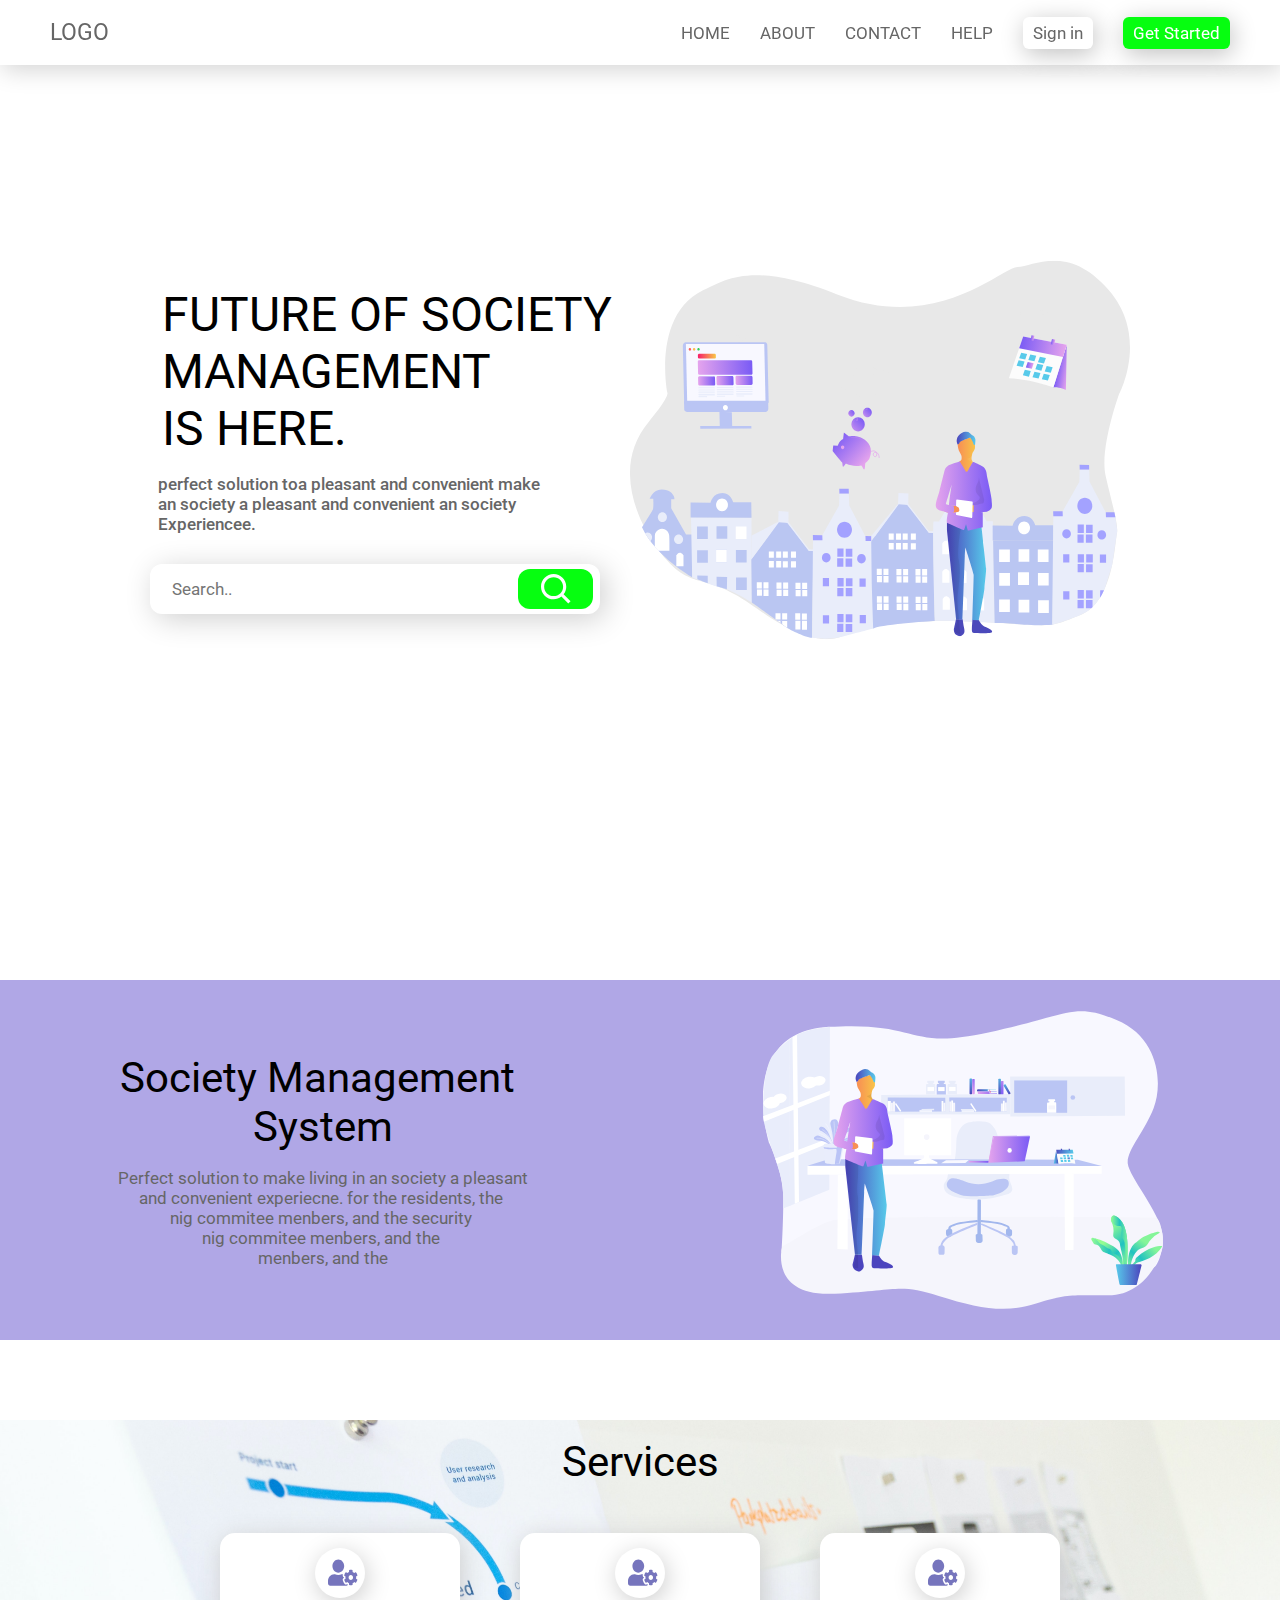
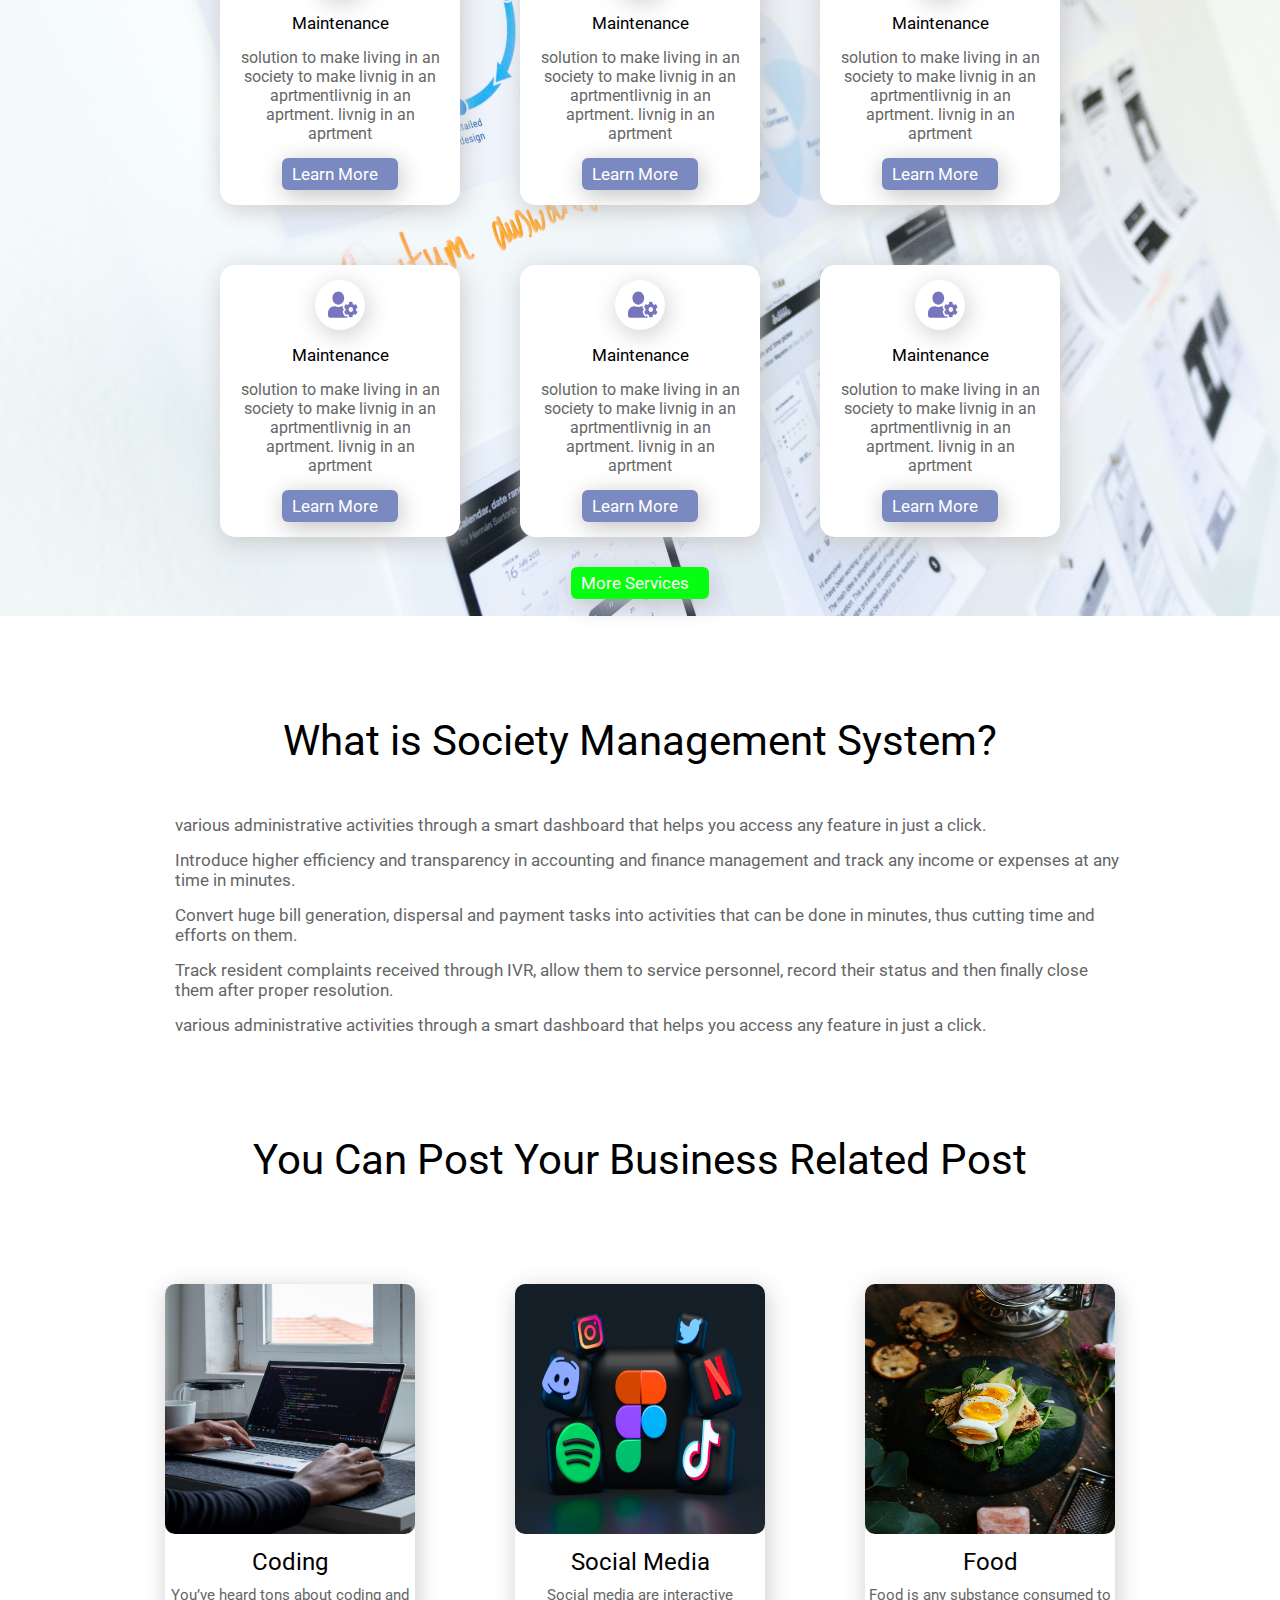
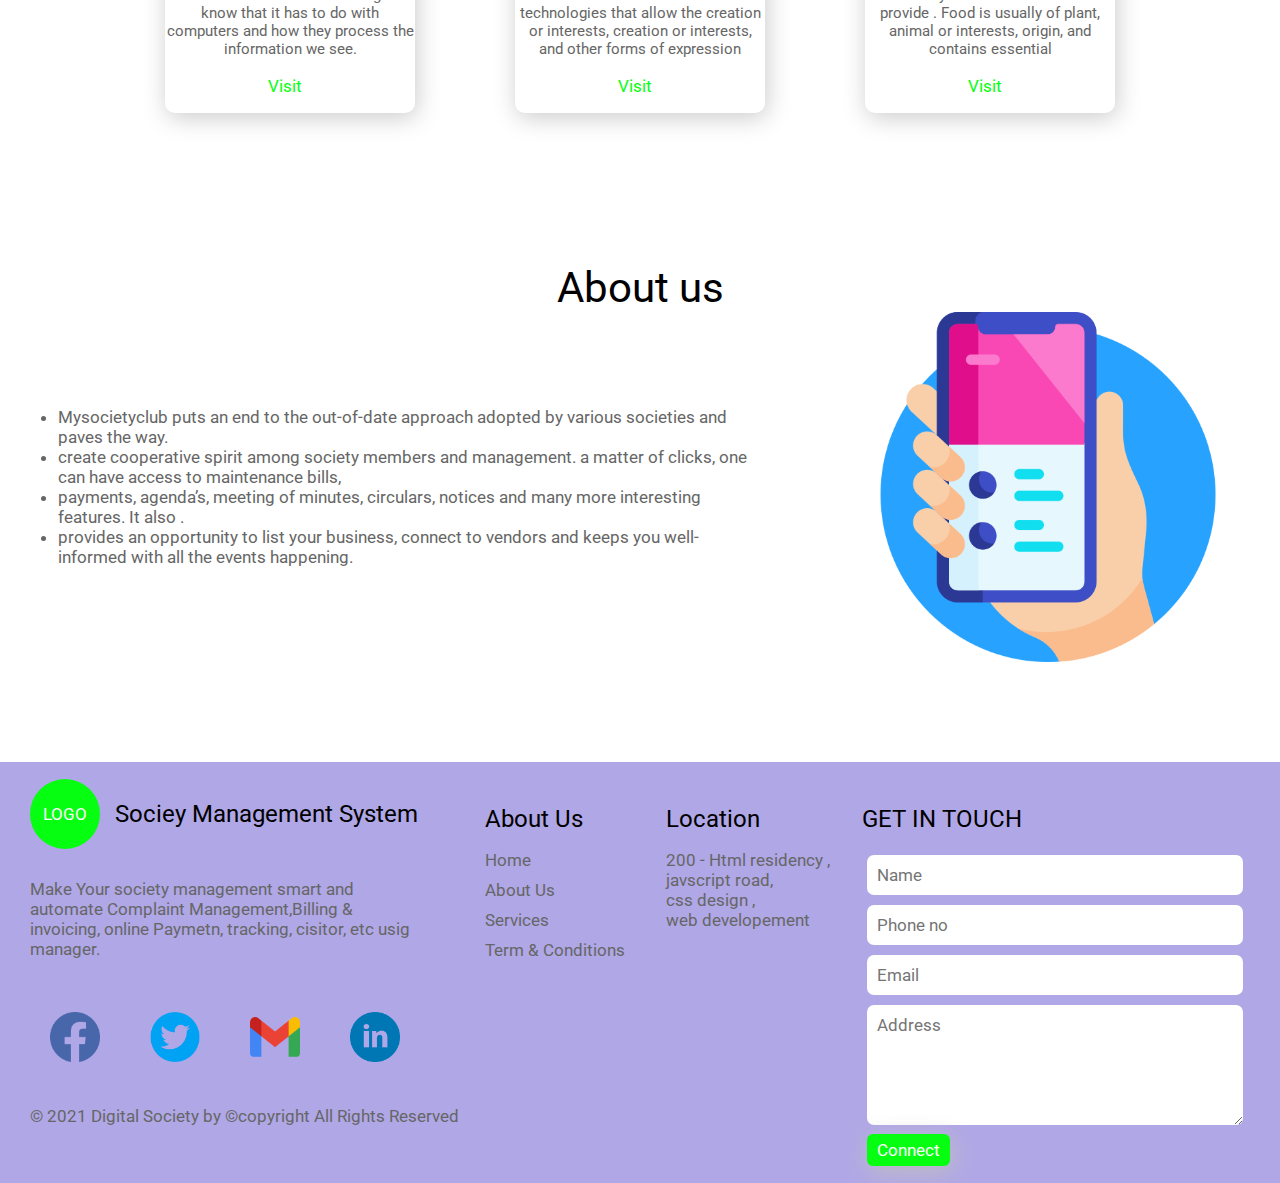
==== index.html @ 96309655 "initial commit" ====
<!DOCTYPE html>
<html lang="en">
<head>
    <meta charset="UTF-8">
    <meta http-equiv="X-UA-Compatible" content="IE=edge">
    <meta name="viewport" content="width=device-width, initial-scale=1.0">
    <title>Digital Society</title>
    <link rel="stylesheet" href="style.css">
    <link rel="stylesheet" href="https://cdnjs.cloudflare.com/ajax/libs/font-awesome/5.10.0/css/all.min.css"
    integrity="sha512-PgQMlq+nqFLV4ylk1gwUOgm6CtIIXkKwaIHp/PAIWHzig/lKZSEGKEysh0TCVbHJXCLN7WetD8TFecIky75ZfQ=="
    crossorigin="anonymous" />
</head>
<body>
    <nav>
        <div class="logo">
            <p>Logo</p>
        </div>
        <div class="rightSide">
            <ul>
                <a href="#mainSection"><li>Home</li></a>
                <a href="#aboutus"><li>About</li></a>
                <a href="#footer"><li>Contact</li></a>
                <a href="#"><li>Help</li></a>
                <a href="login.html"><button id="signBtn">Sign in</button></a>
                <a href="signup.html"><button id="getStartedBtn">Get Started</button></a>
            </ul>
        </div>
    </nav>
    <div id="mainSection">
        <div class="textSection">
          <pre class="heading"> FUTURE OF SOCIETY
 MANAGEMENT
 IS HERE.</pre>
          <pre class="discription">  perfect solution toa pleasant and convenient make
  an society a pleasant and convenient an society 
  Experiencee.</pre>
          <div class="searchSection">
              <input type="text" placeholder="Search..">
              <div class="searchIcon">
                  <img src="img/icon/searchIcon.svg" alt="">
              </div>
          </div>
        </div>
        <div class="svgImg">
          <img src="img/svg/mainSection.svg" alt="">
        </div>
    </div>
    <div class="sms">
        <div class="textSection">
            <pre class="primaryHeading">Society Management 
System</pre>
            <pre class="smsDiscription">Perfect solution to make living in an society a pleasant
and convenient experiecne. for the residents, the 
nig commitee menbers, and the security 
nig commitee menbers, and the 
menbers, and the</pre>
        </div>
        <div class="smssvg">
            <img src="img/svg/sms.svg" alt="">
        </div>
    </div>
    <div class="serviceSection">
        <p class="primaryHeading">Services</p>
        <div class="cardSection">
          
            <div class="card">
                <div class="cardIcon">
                    <img src="img/icon/maintenance.svg" alt="">
                </div>
                <div class="details">
                    <p>Maintenance</p>
                    <span>solution to make living in an society to make  livnig in an aprtmentlivnig in an aprtment. livnig in an aprtment</span><br>
                    <button class="serviceBtn">Learn More<i class="fas fa-chevron-right"></i></button>
                </div>
            </div>
            <div class="card">
                <div class="cardIcon">
                    <img src="img/icon/maintenance.svg" alt="">
                </div>
                <div class="details">
                    <p>Maintenance</p>
                    <span>solution to make living in an society to make  livnig in an aprtmentlivnig in an aprtment. livnig in an aprtment</span><br>
                    <button class="serviceBtn">Learn More<i class="fas fa-chevron-right"></i></button>
                </div>
            </div>
            <div class="card">
                <div class="cardIcon">
                    <img src="img/icon/maintenance.svg" alt="">
                </div>
                <div class="details">
                    <p>Maintenance</p>
                    <span>solution to make living in an society to make  livnig in an aprtmentlivnig in an aprtment. livnig in an aprtment</span><br>
                    <button class="serviceBtn">Learn More<i class="fas fa-chevron-right"></i></button>
                </div>
            </div>
            <div class="card">
                <div class="cardIcon">
                    <img src="img/icon/maintenance.svg" alt="">
                </div>
                <div class="details">
                    <p>Maintenance</p>
                    <span>solution to make living in an society to make  livnig in an aprtmentlivnig in an aprtment. livnig in an aprtment</span><br>
                    <button class="serviceBtn">Learn More<i class="fas fa-chevron-right"></i></button>
                </div>
            </div>
            <div class="card">
                <div class="cardIcon">
                    <img src="img/icon/maintenance.svg" alt="">
                </div>
                <div class="details">
                    <p>Maintenance</p>
                    <span>solution to make living in an society to make  livnig in an aprtmentlivnig in an aprtment. livnig in an aprtment</span><br>
                    <button class="serviceBtn">Learn More<i class="fas fa-chevron-right"></i></button>
                </div>
            </div>
            <div class="card">
                <div class="cardIcon">
                    <img src="img/icon/maintenance.svg" alt="">
                </div>
                <div class="details">
                    <p>Maintenance</p>
                    <span>solution to make living in an society to make  livnig in an aprtmentlivnig in an aprtment. livnig in an aprtment</span><br>
                    <button class="serviceBtn">Learn More<i class="fas fa-chevron-right"></i></button>
                </div>
            </div>
        </div>
        <button class='moreServices'>More Services<i class="fas fa-chevron-right"></i></button>
    </div>
    <div class="whatIsSms">
        <p class="primaryHeading">What is Society Management System?</p>
        <div class="list">
            <div class="listItem"><i class="fas fa-hand-point-right"></i><p>various administrative activities through a smart dashboard that helps you access any feature in just a click.</p></div>
            <div class="listItem"><i class="fas fa-hand-point-right"></i><p>Introduce higher efficiency and transparency in accounting and finance management and track any income or expenses at any time in minutes.</p></div>
            <div class="listItem"><i class="fas fa-hand-point-right"></i><p>Convert huge bill generation, dispersal and payment tasks into activities that can be done in minutes, thus cutting time and efforts on them.</p></div>
            <div class="listItem"><i class="fas fa-hand-point-right"></i><p>Track resident complaints received through IVR, allow them to service personnel, record their status and then finally close them after proper resolution.</p></div>
            <div class="listItem"><i class="fas fa-hand-point-right"></i><p>various administrative activities through a smart dashboard that helps you access any feature in just a click.</p></div>
        </div>
    </div>
    <div class="postSection">
        <p class="primaryHeading">You Can Post Your Business Related Post</p>
        <div class="posts">

            <div class="postCard">
                <img src="img/coding.jpg" alt="">
                <p>Coding</p>
              <p class="aboutPost">You’ve heard tons about coding and know that it has to do with computers and how they process the information we see.</p>
            <a href="#">Visit<i class="fas fa-chevron-right"></i></a>
            </div>
            <div class="postCard">
                <img src="img/social.jpg" alt="">
                <p>Social Media</p>
              <p class="aboutPost">Social media are interactive technologies that allow the  creation or interests, creation or interests, and other forms of expression</p>
            <a href="#">Visit<i class="fas fa-chevron-right"></i></a>
            </div>
            <div class="postCard">
                <img src="img/food.jpg" alt="">
                <p>Food</p>
              <p class="aboutPost">Food is any substance consumed to provide . Food is usually of plant, animal or  interests,  origin, and contains essential</p>
            <a href="#">Visit<i class="fas fa-chevron-right"></i></a>
            </div>
        </div>
    </div>
    <div id="aboutus">
        <p class="primaryHeading">About us</p>
        <div class="details">
            <ul>
                <li>Mysocietyclub puts an end to the out-of-date approach adopted by various societies and paves the way.</li>
           <li>create cooperative spirit among society members and management. 
            a matter of clicks, one can have access to maintenance bills,</li>
            <li>
                payments, agenda’s, meeting of minutes, circulars, notices and many more interesting features. It also .</li>
            <li>provides an opportunity to list your business, connect to vendors and keeps you well-informed with all the events happening.</li>
            </ul>
            <img src="img/about.png" alt="">
        </div>
    </div>
    <div id="footer">
        <div class="footersms">
            <div><p id="footerlogo">LOGO</p>
            <p style="font-size: 24px;">Sociey Management System</p>
            </div>
            <p>Make Your society management smart and automate Complaint Management,Billing & invoicing, online Paymetn, tracking, cisitor, etc usig manager.</p>
        </div>
        <div class="about">
            <p>About Us</p>
            <a href="#">Home</a>
            <a href="#">About Us</a>
            <a href="#">Services</a>
            <a href="#">Term & Conditions</a>
        </div>
        <div class="location">
            <p>Location</p>
             <pre>200 - Html residency , 
javscript road,
css design ,
web developement</pre>
        </div>
        <div class="getintouch">
            <p>GET IN TOUCH</p>
            <form action="#">
                <input type="text" placeholder="Name" name="name" required>
                <input type="text" placeholder="Phone no" name="phoneno" required>
                <input type="email" placeholder="Email" name="email" required>
               <textarea name="address" placeholder="Address" cols="30" rows="5" required></textarea>
              <button type="submit">Connect</button>
            </form>
        </div>
        <div class="share">
            <a href="#"><img src="img/icon/facebook.png" alt=""></a>
            <a href="#"><img src="img/icon/twitter.png" alt=""></a>
            <a href="#"><img style="height: 40px;" src="img/icon/gmail.png" alt=""></a>
            <a href="#"><img src="img/icon/linkedin.png" alt=""></a>
        </div>
        <div class="copyright">© 2021 Digital Society by ©copyright  All Rights Reserved
        </div>
        <div class="bottomSpace"></div>
    </div>
</body>
</html></p>
---- style.css ----
@import url("https://fonts.googleapis.com/css2?family=Roboto:wght@700&display=swap");
* {
  margin: 0px;
  padding: 0px;
  box-sizing: border-box;
  font-family: 'Roboto', sans-serif;
  color: #666;
}

html {
  scroll-behavior: smooth;
}

nav {
  display: flex;
  justify-content: space-between;
  align-items: center;
  text-transform: uppercase;
  height: 65px;
  width: 100%;
  position: fixed;
  top: 0px;
  left: 0px;
  box-shadow: 2px 5px 25px #d4d4d4;
  background-color: white;
}

nav .logo {
  margin-left: 50px;
}

nav .logo P {
  font-size: 23px;
}

nav .rightSide {
  margin-right: 50px;
}

nav .rightSide ul {
  display: flex;
  align-items: center;
  justify-content: center;
  list-style: none;
}

nav .rightSide ul a {
  text-decoration: none;
}

nav .rightSide ul a li {
  font-size: 17px;
  margin-right: 30px;
}

nav .rightSide ul #signBtn {
  margin-right: 30px;
}

nav .rightSide ul #getStartedBtn {
  background-color: #06FE10;
  color: white;
}

button {
  font-size: 17px;
  padding: 6px 10px;
  box-shadow: 2px 5px 25px silver;
  background-color: white;
  border: none;
  outline: none;
  cursor: pointer;
  border-radius: 6px;
}

#mainSection {
  display: flex;
  justify-content: space-between;
  align-items: center;
  height: 100vh;
}

#mainSection .textSection {
  margin-left: 150px;
}

#mainSection .textSection .heading {
  color: black;
  font-size: 48px;
}

#mainSection .textSection .discription {
  margin-top: 17px;
  font-size: 17px;
  font-weight: 500 !important;
}

#mainSection .textSection .searchSection {
  cursor: pointer;
  width: 450px;
  height: 50px;
  margin-top: 30px;
}

#mainSection .textSection .searchSection input {
  text-indent: 17px;
  height: 100%;
  width: 100%;
  font-size: 17px;
  padding: 5px;
  outline: none;
  border: none;
  box-shadow: 5px 5px 30px #cfcfcf;
  border-radius: 12px;
}

#mainSection .textSection .searchSection input:hover {
  box-shadow: 3px 7px 30px #bbbbbb;
}

#mainSection .textSection .searchSection .searchIcon {
  height: 80%;
  display: flex;
  justify-content: center;
  align-items: center;
  border-radius: 12px;
  width: 75px;
  position: relative;
  top: -45px;
  left: 368px;
  background-color: #06FE10;
}

#mainSection .textSection .searchSection .searchIcon img {
  width: 30px;
  height: 30px;
}

#mainSection .svgImg {
  height: 500px;
  width: 500px;
  margin-right: 150px;
}

#mainSection .svgImg img {
  height: 100%;
  width: 100%;
}

.sms {
  height: 360px;
  margin: 80px 0px;
  display: flex;
  justify-content: space-around;
  align-items: center;
  background-color: #B0A7E6;
}

.sms .textSection .smsDiscription {
  text-align: center;
  margin-top: 17px;
  font-size: 17px;
}

.sms .smssvg {
  height: 400px;
  width: 400px;
}

.sms .smssvg img {
  height: 100%;
  width: 100%;
}

.serviceSection {
  padding: 17px 0px;
  width: 100%;
  background-image: url("img/sms.jpg");
  background-position: center;
  background-size: cover;
  text-align: center;
}

.serviceSection .cardSection {
  display: flex;
  justify-content: center;
  align-items: center;
  flex-wrap: wrap;
  width: 80%;
  margin: auto;
  margin-top: 17px;
}

.serviceSection .cardSection .card {
  margin: 30px;
  border-radius: 15px;
  display: flex;
  justify-content: center;
  align-items: center;
  flex-direction: column;
  text-align: center;
  width: 240px;
  background-color: white;
  padding: 0px 5px;
  box-shadow: 2px 5px 25px #cccccc;
  transition: all .3s;
}

.serviceSection .cardSection .card:hover {
  box-shadow: 5px 5px 30px #adadad;
  margin-top: 10px;
}

.serviceSection .cardSection .card .cardIcon {
  margin-top: 15px;
  display: flex;
  justify-content: center;
  align-items: center;
  height: 50px;
  width: 50px;
  border-radius: 100%;
  background-color: white;
  box-shadow: 2px 5px 25px #cccccc;
}

.serviceSection .cardSection .card .cardIcon img {
  height: 60%;
  width: 60%;
  margin-left: 5px;
}

.serviceSection .cardSection .card .details {
  width: 92%;
}

.serviceSection .cardSection .card .details p {
  font-size: 17px;
  color: black;
  margin: 15px 0px;
}

.serviceSection .cardSection .card .details .serviceBtn {
  background-color: #7A89BF;
  color: white;
  margin: 15px 0px;
}

.serviceSection .cardSection .card .details .serviceBtn i {
  color: white;
  margin-left: 10px;
  font-size: 17px;
}

.serviceSection .moreServices {
  background-color: #06FE10;
  margin: auto;
  text-align: center;
  color: white;
}

.serviceSection .moreServices i {
  color: white;
  font-size: 17px;
  margin-left: 10px;
}

.whatIsSms {
  margin-top: 100px;
  text-align: start;
}

.whatIsSms .list {
  width: 75%;
  margin: auto;
  text-align: start;
  margin-top: 50px;
}

.whatIsSms .list .listItem {
  margin: 15px 0px;
  display: flex;
}

.whatIsSms .list .listItem i {
  display: inline-block;
  font-size: 17px;
  color: #06FE10;
  margin-right: 15px;
}

.whatIsSms .list .listItem p {
  font-size: 17px;
}

.postSection {
  margin: 100px 0px;
}

.postSection .posts {
  margin-top: 50px;
  display: flex;
  justify-content: center;
}

.postSection .posts .postCard {
  cursor: pointer;
  margin: 50px;
  border-radius: 10px;
  width: 250px;
  text-align: center;
  box-shadow: 2px 5px 25px #cccccc;
  transition: all .3s;
  padding-bottom: 17px;
}

.postSection .posts .postCard:hover {
  box-shadow: 5px 5px 30px #adadad;
  margin-top: 0px;
}

.postSection .posts .postCard img {
  width: 100%;
  height: 250px;
  border-radius: 10px;
}

.postSection .posts .postCard p {
  font-size: 24px;
  color: black;
  margin: 10px 0px;
}

.postSection .posts .postCard .aboutPost {
  color: #666;
  font-size: 15px;
  width: 250px;
  margin: auto;
  margin-bottom: 17px;
}

.postSection .posts .postCard a {
  text-decoration: none;
  color: #06FE10;
  font-size: 17px;
  cursor: pointer;
}

.postSection .posts .postCard a i {
  margin-left: 10px;
  font-size: 18px;
  color: #06FE10;
}

#aboutus {
  margin: 100px 0px;
}

#aboutus .details {
  display: flex;
  justify-content: space-around;
  align-items: center;
}

#aboutus .details ul {
  width: 700px;
}

#aboutus .details ul li {
  font-size: 17px;
}

#aboutus .details img {
  height: 350px;
  width: 350px;
}

#footer {
  width: 100%;
  display: grid;
  grid-template-rows: 220px 80px 50px 20px;
  grid-template-columns: 1.7fr .8fr .8fr 1.7fr;
  grid-gap: 17px;
  background-color: #B0A7E6;
}

#footer .footersms {
  padding-left: 30px;
}

#footer .footersms div {
  display: flex;
  justify-content: space-between;
  align-items: center;
  margin-bottom: 30px;
}

#footer .footersms div #footerlogo {
  display: flex;
  justify-content: center;
  align-items: center;
  height: 70px;
  width: 70px;
  background-color: #06FE10;
  border-radius: 50%;
  color: white;
}

#footer .footersms div p {
  font-size: 17px;
  color: black;
}

#footer .footersms p {
  font-size: 17px;
  margin-top: 17px;
}

#footer .about {
  padding-left: 50px;
  padding-top: 43px;
}

#footer .about p {
  font-size: 24px;
  color: black;
  margin-bottom: 17px;
}

#footer .about a {
  text-decoration: none;
  font-size: 17px;
  display: block;
  color: #666;
  margin: 10px 0px;
  cursor: pointer;
}

#footer .location {
  padding-left: 17px;
  padding-top: 43px;
}

#footer .location p {
  margin-bottom: 17px;
  font-size: 24px;
  color: black;
}

#footer .location pre {
  font-size: 17px;
}

#footer .getintouch {
  padding-top: 43px;
  grid-row: 1/4;
  grid-column: 4/5;
  display: flex;
  flex-direction: column;
}

#footer .getintouch p {
  font-size: 24px;
  color: black;
  margin-bottom: 17px;
}

#footer .getintouch form input, #footer .getintouch form textarea {
  font-size: 17px;
  padding: 10px;
  width: 90%;
  margin: 5px;
  border: none;
  outline: none;
  border-radius: 7px;
}

#footer .getintouch form button[type="submit"] {
  color: white;
  background-color: #06FE10;
  margin-left: 5px;
}

#footer .copyright {
  grid-column: 1/4;
  text-align: start;
  font-size: 17px;
  margin-top: 10px;
  margin-left: 30px;
}

#footer .share {
  grid-column: 1/4;
  display: flex;
  justify-content: flex-start;
  align-items: center;
}

#footer .share a img {
  height: 50px;
  width: 50px;
  margin-left: 50px;
}

#footer .bottomSpace {
  grid-column: 1/5;
}

.primaryHeading {
  color: black;
  font-size: 42px;
  text-align: center;
}
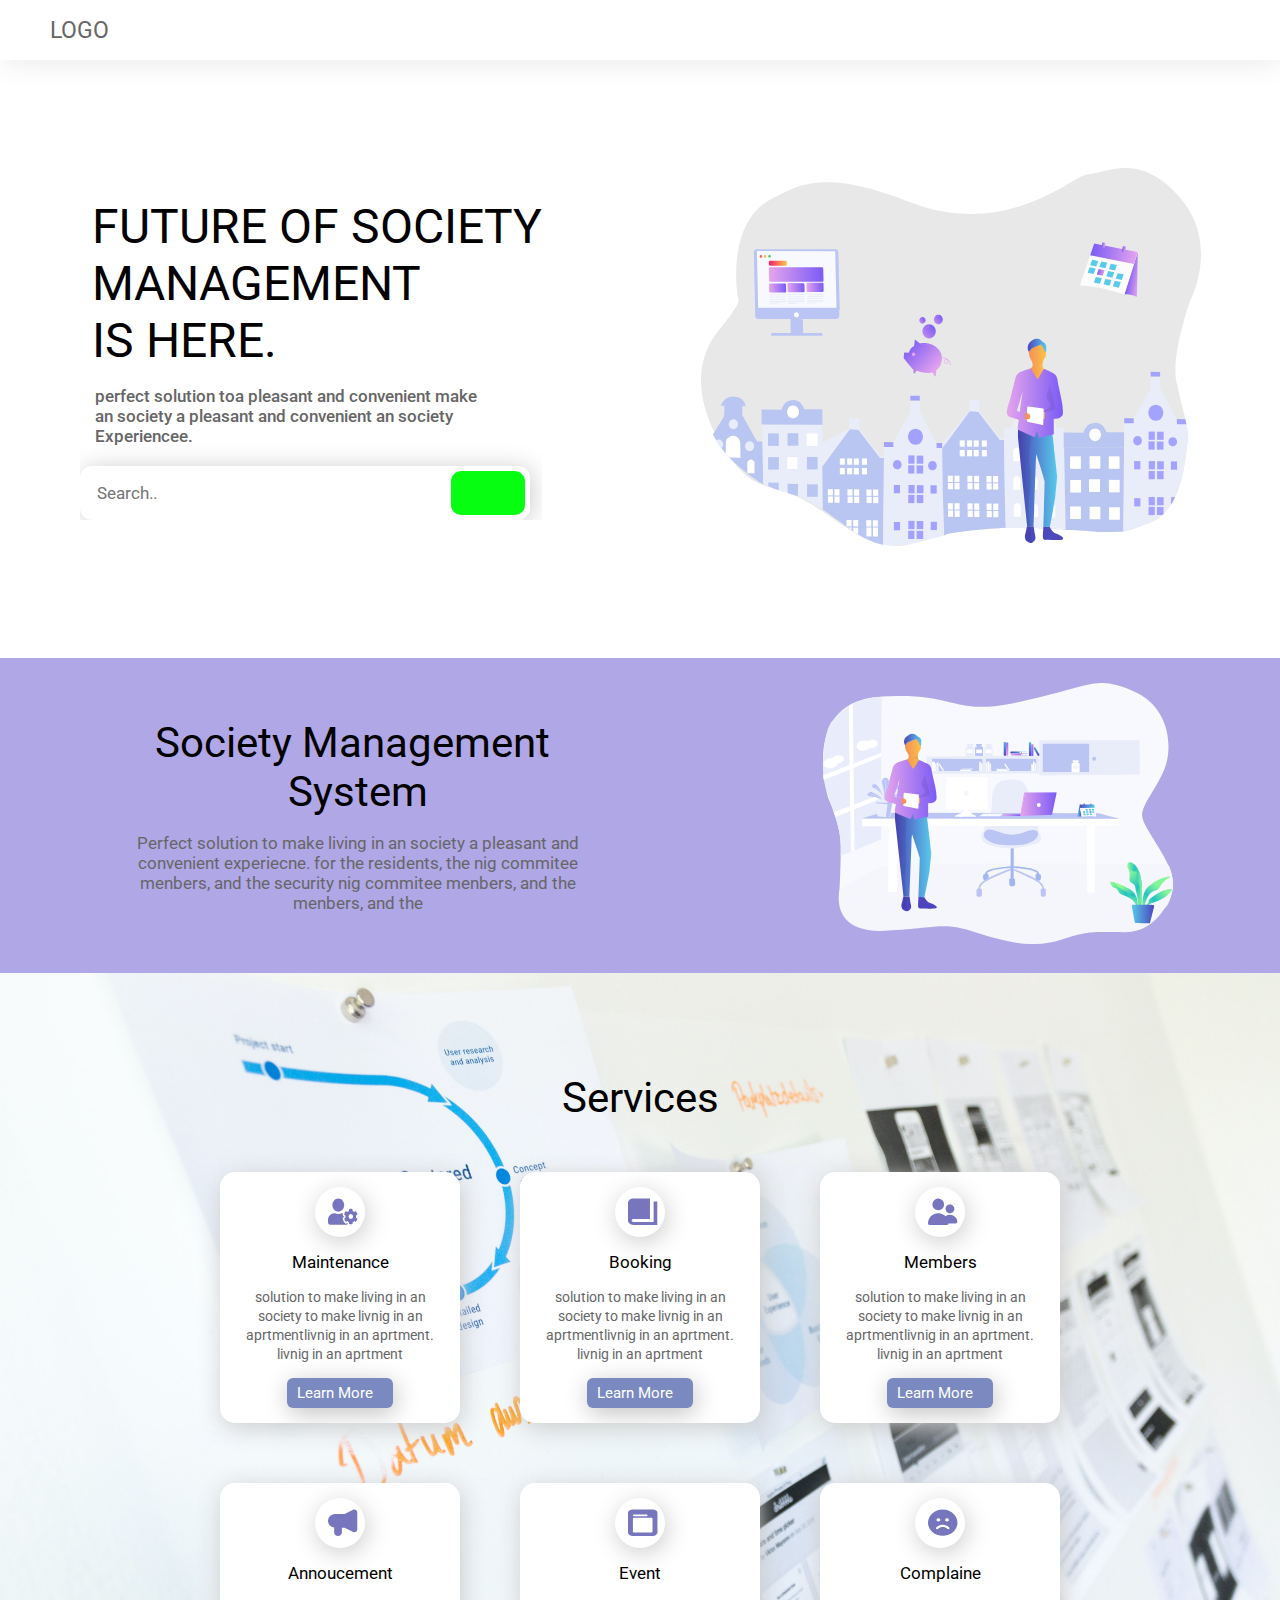
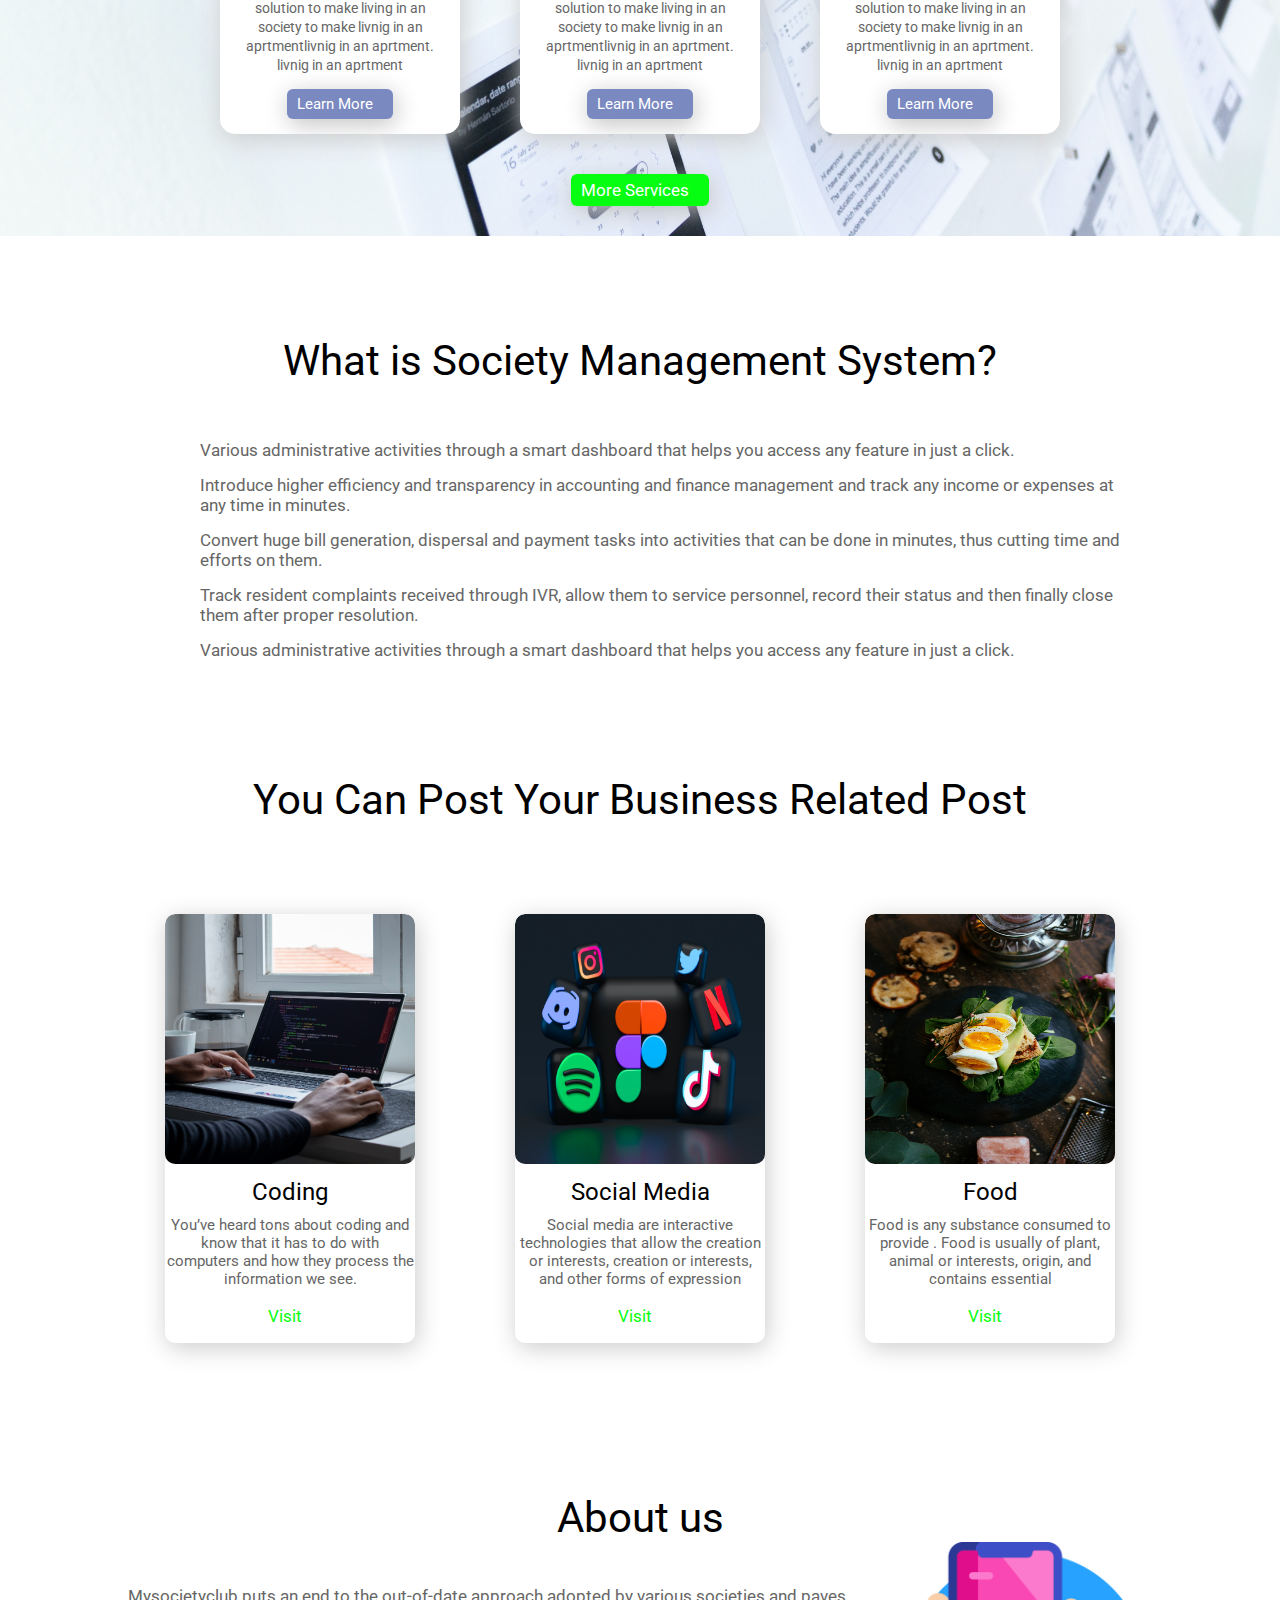
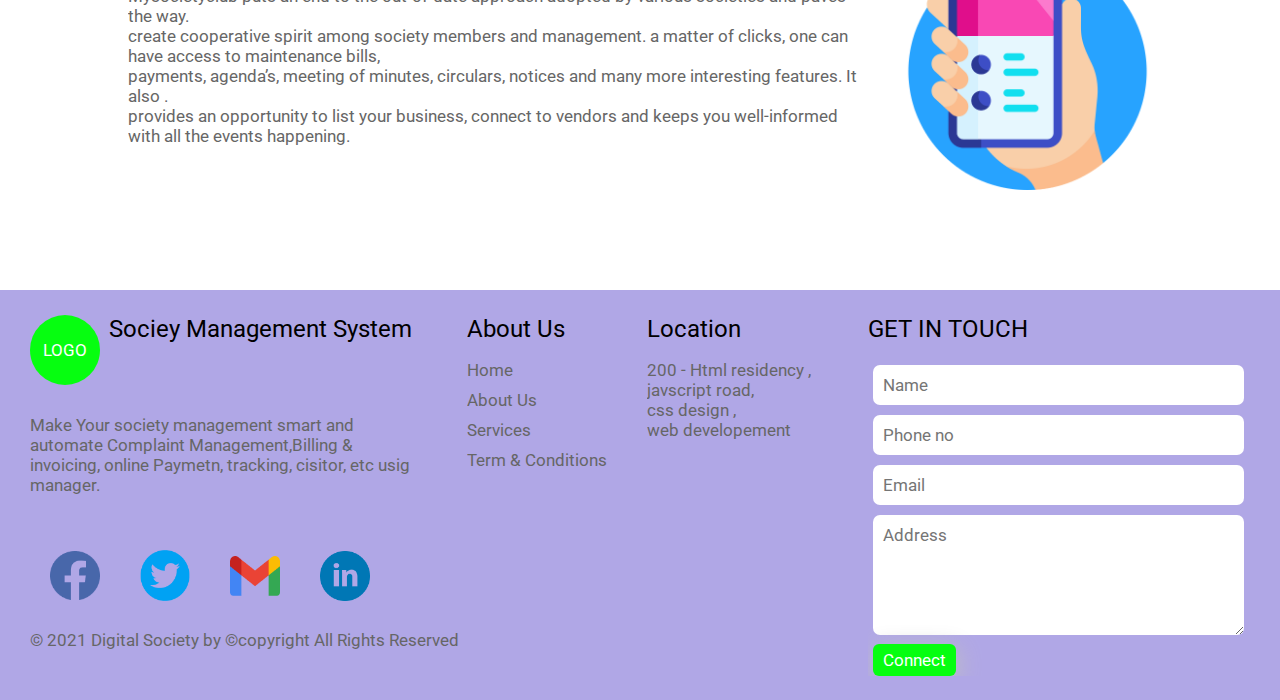
==== commit 67d6d5ec: "making navbar responsive" ====
--- a/index.html
+++ b/index.html
@@ -9,11 +9,18 @@
     <link rel="stylesheet" href="https://cdnjs.cloudflare.com/ajax/libs/font-awesome/5.10.0/css/all.min.css"
     integrity="sha512-PgQMlq+nqFLV4ylk1gwUOgm6CtIIXkKwaIHp/PAIWHzig/lKZSEGKEysh0TCVbHJXCLN7WetD8TFecIky75ZfQ=="
     crossorigin="anonymous" />
+    <link rel="icon" href="img/images.jpg" type="image/gif" sizes="16x16">
 </head>
 <body>
     <nav>
         <div class="logo">
             <p>Logo</p>
+        </div>
+        <div class="hamburger" onclick="togglemenu()">
+            <!-- <i class="fas fa-bars"></i> -->
+            <div class="line"></div>
+            <div class="line" style="transition: none;"></div>
+            <div class="line"></div>
         </div>
         <div class="rightSide">
             <ul>
@@ -31,34 +38,34 @@
           <pre class="heading"> FUTURE OF SOCIETY
  MANAGEMENT
  IS HERE.</pre>
-          <pre class="discription">  perfect solution toa pleasant and convenient make
+          <p class="discription">  perfect solution toa pleasant and convenient make
   an society a pleasant and convenient an society 
-  Experiencee.</pre>
+  Experiencee.</p>
           <div class="searchSection">
               <input type="text" placeholder="Search..">
-              <div class="searchIcon">
-                  <img src="img/icon/searchIcon.svg" alt="">
-              </div>
+              <i class="fas fa-search"></i>
           </div>
         </div>
         <div class="svgImg">
           <img src="img/svg/mainSection.svg" alt="">
         </div>
     </div>
+
     <div class="sms">
         <div class="textSection">
             <pre class="primaryHeading">Society Management 
 System</pre>
-            <pre class="smsDiscription">Perfect solution to make living in an society a pleasant
+            <p class="smsDiscription">Perfect solution to make living in an society a pleasant
 and convenient experiecne. for the residents, the 
 nig commitee menbers, and the security 
 nig commitee menbers, and the 
-menbers, and the</pre>
+menbers, and the</p>
         </div>
         <div class="smssvg">
             <img src="img/svg/sms.svg" alt="">
         </div>
-    </div>
+    </div> 
+    
     <div class="serviceSection">
         <p class="primaryHeading">Services</p>
         <div class="cardSection">
@@ -75,50 +82,50 @@
             </div>
             <div class="card">
                 <div class="cardIcon">
-                    <img src="img/icon/maintenance.svg" alt="">
-                </div>
-                <div class="details">
-                    <p>Maintenance</p>
-                    <span>solution to make living in an society to make  livnig in an aprtmentlivnig in an aprtment. livnig in an aprtment</span><br>
-                    <button class="serviceBtn">Learn More<i class="fas fa-chevron-right"></i></button>
-                </div>
-            </div>
-            <div class="card">
-                <div class="cardIcon">
-                    <img src="img/icon/maintenance.svg" alt="">
-                </div>
-                <div class="details">
-                    <p>Maintenance</p>
-                    <span>solution to make living in an society to make  livnig in an aprtmentlivnig in an aprtment. livnig in an aprtment</span><br>
-                    <button class="serviceBtn">Learn More<i class="fas fa-chevron-right"></i></button>
-                </div>
-            </div>
-            <div class="card">
-                <div class="cardIcon">
-                    <img src="img/icon/maintenance.svg" alt="">
-                </div>
-                <div class="details">
-                    <p>Maintenance</p>
-                    <span>solution to make living in an society to make  livnig in an aprtmentlivnig in an aprtment. livnig in an aprtment</span><br>
-                    <button class="serviceBtn">Learn More<i class="fas fa-chevron-right"></i></button>
-                </div>
-            </div>
-            <div class="card">
-                <div class="cardIcon">
-                    <img src="img/icon/maintenance.svg" alt="">
-                </div>
-                <div class="details">
-                    <p>Maintenance</p>
-                    <span>solution to make living in an society to make  livnig in an aprtmentlivnig in an aprtment. livnig in an aprtment</span><br>
-                    <button class="serviceBtn">Learn More<i class="fas fa-chevron-right"></i></button>
-                </div>
-            </div>
-            <div class="card">
-                <div class="cardIcon">
-                    <img src="img/icon/maintenance.svg" alt="">
-                </div>
-                <div class="details">
-                    <p>Maintenance</p>
+                    <img src="img/icon/booking.svg" alt="">
+                </div>
+                <div class="details">
+                    <p>Booking</p>
+                    <span>solution to make living in an society to make  livnig in an aprtmentlivnig in an aprtment. livnig in an aprtment</span><br>
+                    <button class="serviceBtn">Learn More<i class="fas fa-chevron-right"></i></button>
+                </div>
+            </div>
+            <div class="card">
+                <div class="cardIcon">
+                    <img src="img/icon/member.svg" alt="">
+                </div>
+                <div class="details">
+                    <p>Members</p>
+                    <span>solution to make living in an society to make  livnig in an aprtmentlivnig in an aprtment. livnig in an aprtment</span><br>
+                    <button class="serviceBtn">Learn More<i class="fas fa-chevron-right"></i></button>
+                </div>
+            </div>
+            <div class="card">
+                <div class="cardIcon">
+                    <img src="img/icon/announement.svg" alt="">
+                </div>
+                <div class="details">
+                    <p>Annoucement</p>
+                    <span>solution to make living in an society to make  livnig in an aprtmentlivnig in an aprtment. livnig in an aprtment</span><br>
+                    <button class="serviceBtn">Learn More<i class="fas fa-chevron-right"></i></button>
+                </div>
+            </div>
+            <div class="card">
+                <div class="cardIcon">
+                    <img src="img/icon/event.svg" alt="">
+                </div>
+                <div class="details">
+                    <p>Event</p>
+                    <span>solution to make living in an society to make  livnig in an aprtmentlivnig in an aprtment. livnig in an aprtment</span><br>
+                    <button class="serviceBtn">Learn More<i class="fas fa-chevron-right"></i></button>
+                </div>
+            </div>
+            <div class="card">
+                <div class="cardIcon">
+                    <img src="img/icon/complaine.svg" alt="">
+                </div>
+                <div class="details">
+                    <p>Complaine</p>
                     <span>solution to make living in an society to make  livnig in an aprtmentlivnig in an aprtment. livnig in an aprtment</span><br>
                     <button class="serviceBtn">Learn More<i class="fas fa-chevron-right"></i></button>
                 </div>
@@ -126,16 +133,18 @@
         </div>
         <button class='moreServices'>More Services<i class="fas fa-chevron-right"></i></button>
     </div>
+      
     <div class="whatIsSms">
         <p class="primaryHeading">What is Society Management System?</p>
-        <div class="list">
-            <div class="listItem"><i class="fas fa-hand-point-right"></i><p>various administrative activities through a smart dashboard that helps you access any feature in just a click.</p></div>
-            <div class="listItem"><i class="fas fa-hand-point-right"></i><p>Introduce higher efficiency and transparency in accounting and finance management and track any income or expenses at any time in minutes.</p></div>
-            <div class="listItem"><i class="fas fa-hand-point-right"></i><p>Convert huge bill generation, dispersal and payment tasks into activities that can be done in minutes, thus cutting time and efforts on them.</p></div>
-            <div class="listItem"><i class="fas fa-hand-point-right"></i><p>Track resident complaints received through IVR, allow them to service personnel, record their status and then finally close them after proper resolution.</p></div>
-            <div class="listItem"><i class="fas fa-hand-point-right"></i><p>various administrative activities through a smart dashboard that helps you access any feature in just a click.</p></div>
-        </div>
-    </div>
+        <ul>
+            <li><i class="fas fa-hand-point-right"></i><p>Various administrative activities through a smart dashboard that helps you access any feature in just a click.</p></li>
+            <li><i class="fas fa-hand-point-right"></i><p>Introduce higher efficiency and transparency in accounting and finance management and track any income or expenses at any time in minutes.</p></li>
+            <li><i class="fas fa-hand-point-right"></i><p>Convert huge bill generation, dispersal and payment tasks into activities that can be done in minutes, thus cutting time and efforts on them.</p></li>
+            <li><i class="fas fa-hand-point-right"></i><p>Track resident complaints received through IVR, allow them to service personnel, record their status and then finally close them after proper resolution.</p></li>
+            <li><i class="fas fa-hand-point-right"></i><p>Various administrative activities through a smart dashboard that helps you access any feature in just a click.</p></li>
+        </ul>
+    </div>
+      
     <div class="postSection">
         <p class="primaryHeading">You Can Post Your Business Related Post</p>
         <div class="posts">
@@ -160,6 +169,7 @@
             </div>
         </div>
     </div>
+  
     <div id="aboutus">
         <p class="primaryHeading">About us</p>
         <div class="details">
@@ -175,6 +185,7 @@
         </div>
     </div>
     <div id="footer">
+        <div class="topSpace"></div>
         <div class="footersms">
             <div><p id="footerlogo">LOGO</p>
             <p style="font-size: 24px;">Sociey Management System</p>
@@ -214,6 +225,7 @@
         <div class="copyright">© 2021 Digital Society by ©copyright  All Rights Reserved
         </div>
         <div class="bottomSpace"></div>
-    </div>
+    </div> 
 </body>
-</html></p>+<script src="index.js"></script>
+</html>--- a/style.css
+++ b/style.css
@@ -5,6 +5,7 @@
   box-sizing: border-box;
   font-family: 'Roboto', sans-serif;
   color: #666;
+  overflow-x: hidden;
 }
 
 html {
@@ -16,12 +17,9 @@
   justify-content: space-between;
   align-items: center;
   text-transform: uppercase;
-  height: 65px;
+  height: 60px;
   width: 100%;
-  position: fixed;
-  top: 0px;
-  left: 0px;
-  box-shadow: 2px 5px 25px #d4d4d4;
+  box-shadow: 2px 2px 30px #e9e9e9;
   background-color: white;
 }
 
@@ -33,8 +31,39 @@
   font-size: 23px;
 }
 
+nav .hamburger {
+  display: none;
+  transition: all .5s;
+}
+
+nav .hamburger .line {
+  transition: all .5s;
+  height: 3px;
+  width: 20px;
+  margin: 3px 0px;
+  background-color: #666;
+}
+
+nav #line1 {
+  transform-origin: top left;
+  transform: rotate(35deg);
+  width: 22px;
+}
+
+nav #line2 {
+  visibility: hidden;
+}
+
+nav #line3 {
+  width: 22px;
+  transform: rotate(-35deg);
+  transform-origin: bottom left;
+}
+
 nav .rightSide {
   margin-right: 50px;
+  overflow: hidden;
+  transition: .5s;
 }
 
 nav .rightSide ul {
@@ -74,14 +103,12 @@
 }
 
 #mainSection {
-  display: flex;
-  justify-content: space-between;
-  align-items: center;
-  height: 100vh;
-}
-
-#mainSection .textSection {
-  margin-left: 150px;
+  margin: 108px 0px;
+  display: flex;
+  justify-content: space-around;
+  align-items: center;
+  width: 100%;
+  min-width: 100vw;
 }
 
 #mainSection .textSection .heading {
@@ -93,87 +120,85 @@
   margin-top: 17px;
   font-size: 17px;
   font-weight: 500 !important;
+  width: 400px;
+  margin-left: 15px;
 }
 
 #mainSection .textSection .searchSection {
+  width: 450px;
+  display: flex;
+  justify-content: center;
+  align-items: center;
   cursor: pointer;
-  width: 450px;
-  height: 50px;
-  margin-top: 30px;
+  border-radius: 12px;
+  margin-top: 20px;
+  box-shadow: 2px 2px 25px #cccccc;
+}
+
+#mainSection .textSection .searchSection:hover {
+  box-shadow: 3px 3px 30px #b9b9b9;
 }
 
 #mainSection .textSection .searchSection input {
   text-indent: 17px;
-  height: 100%;
   width: 100%;
   font-size: 17px;
-  padding: 5px;
+  padding: 15px 0px;
   outline: none;
   border: none;
-  box-shadow: 5px 5px 30px #cfcfcf;
-  border-radius: 12px;
-}
-
-#mainSection .textSection .searchSection input:hover {
-  box-shadow: 3px 7px 30px #bbbbbb;
-}
-
-#mainSection .textSection .searchSection .searchIcon {
-  height: 80%;
-  display: flex;
+  background-color: white;
+  border-radius: 12px 0px 0px 12px;
+}
+
+#mainSection .textSection .searchSection i {
+  background-color: #06FE10;
+  width: 100px;
+  height: 54px;
+  color: white;
+  font-size: 17px;
+  text-align: center;
+  display: flex;
+  align-items: center;
   justify-content: center;
-  align-items: center;
-  border-radius: 12px;
-  width: 75px;
-  position: relative;
-  top: -45px;
-  left: 368px;
-  background-color: #06FE10;
-}
-
-#mainSection .textSection .searchSection .searchIcon img {
-  width: 30px;
-  height: 30px;
+  border-radius: 15px;
+  border: 5px solid white;
 }
 
 #mainSection .svgImg {
-  height: 500px;
   width: 500px;
-  margin-right: 150px;
 }
 
 #mainSection .svgImg img {
-  height: 100%;
   width: 100%;
 }
 
 .sms {
-  height: 360px;
-  margin: 80px 0px;
   display: flex;
   justify-content: space-around;
   align-items: center;
   background-color: #B0A7E6;
+  padding: 25px 0px;
 }
 
 .sms .textSection .smsDiscription {
   text-align: center;
   margin-top: 17px;
   font-size: 17px;
+  width: 500px;
 }
 
 .sms .smssvg {
-  height: 400px;
-  width: 400px;
+  width: 350px;
 }
 
 .sms .smssvg img {
-  height: 100%;
   width: 100%;
 }
 
 .serviceSection {
-  padding: 17px 0px;
+  margin-bottom: 100px;
+  padding: 30px 0px;
+  padding-top: 100px;
   width: 100%;
   background-image: url("img/sms.jpg");
   background-position: center;
@@ -188,7 +213,7 @@
   flex-wrap: wrap;
   width: 80%;
   margin: auto;
-  margin-top: 17px;
+  margin-top: 20px;
 }
 
 .serviceSection .cardSection .card {
@@ -198,7 +223,6 @@
   justify-content: center;
   align-items: center;
   flex-direction: column;
-  text-align: center;
   width: 240px;
   background-color: white;
   padding: 0px 5px;
@@ -216,8 +240,8 @@
   display: flex;
   justify-content: center;
   align-items: center;
+  width: 50px;
   height: 50px;
-  width: 50px;
   border-radius: 100%;
   background-color: white;
   box-shadow: 2px 5px 25px #cccccc;
@@ -239,16 +263,24 @@
   margin: 15px 0px;
 }
 
+.serviceSection .cardSection .card .details span {
+  font-size: 14px;
+}
+
 .serviceSection .cardSection .card .details .serviceBtn {
   background-color: #7A89BF;
   color: white;
-  margin: 15px 0px;
+  font-size: 15px;
+  display: flex;
+  justify-content: center;
+  align-items: center;
+  margin: 15px auto;
 }
 
 .serviceSection .cardSection .card .details .serviceBtn i {
   color: white;
   margin-left: 10px;
-  font-size: 17px;
+  font-size: 12px;
 }
 
 .serviceSection .moreServices {
@@ -256,6 +288,7 @@
   margin: auto;
   text-align: center;
   color: white;
+  margin-top: 10px;
 }
 
 .serviceSection .moreServices i {
@@ -265,41 +298,41 @@
 }
 
 .whatIsSms {
-  margin-top: 100px;
-  text-align: start;
-}
-
-.whatIsSms .list {
+  margin-bottom: 100px;
+}
+
+.whatIsSms ul {
   width: 75%;
   margin: auto;
-  text-align: start;
-  margin-top: 50px;
-}
-
-.whatIsSms .list .listItem {
+  margin-top: 40px;
+}
+
+.whatIsSms ul li {
   margin: 15px 0px;
   display: flex;
 }
 
-.whatIsSms .list .listItem i {
-  display: inline-block;
-  font-size: 17px;
+.whatIsSms ul li i {
   color: #06FE10;
+  width: 25px;
+  min-width: 25px;
   margin-right: 15px;
-}
-
-.whatIsSms .list .listItem p {
+  font-size: 17px;
+}
+
+.whatIsSms ul li p {
   font-size: 17px;
 }
 
 .postSection {
-  margin: 100px 0px;
+  margin-bottom: 100px;
 }
 
 .postSection .posts {
-  margin-top: 50px;
+  margin-top: 40px;
   display: flex;
   justify-content: center;
+  flex-wrap: wrap;
 }
 
 .postSection .posts .postCard {
@@ -333,7 +366,6 @@
 .postSection .posts .postCard .aboutPost {
   color: #666;
   font-size: 15px;
-  width: 250px;
   margin: auto;
   margin-bottom: 17px;
 }
@@ -352,17 +384,19 @@
 }
 
 #aboutus {
-  margin: 100px 0px;
+  margin-bottom: 100px;
 }
 
 #aboutus .details {
   display: flex;
   justify-content: space-around;
   align-items: center;
+  width: 80%;
+  margin: auto;
 }
 
 #aboutus .details ul {
-  width: 700px;
+  margin-right: 40px;
 }
 
 #aboutus .details ul li {
@@ -370,28 +404,37 @@
 }
 
 #aboutus .details img {
-  height: 350px;
-  width: 350px;
+  width: 330px;
 }
 
 #footer {
-  width: 100%;
+  width: 100vw;
   display: grid;
-  grid-template-rows: 220px 80px 50px 20px;
-  grid-template-columns: 1.7fr .8fr .8fr 1.7fr;
-  grid-gap: 17px;
+  grid-template-rows: 10px 220px 55px 40px 10px;
+  grid-template-columns: 2fr 1fr 1fr 2fr;
+  grid-gap: 15px;
   background-color: #B0A7E6;
 }
 
+#footer .topSpace {
+  grid-column: 1/5;
+}
+
 #footer .footersms {
-  padding-left: 30px;
+  margin-left: 30px;
 }
 
 #footer .footersms div {
   display: flex;
   justify-content: space-between;
-  align-items: center;
+  align-items: flex-start;
   margin-bottom: 30px;
+}
+
+#footer .footersms div p {
+  font-size: 17px;
+  color: black;
+  text-align: center;
 }
 
 #footer .footersms div #footerlogo {
@@ -405,19 +448,12 @@
   color: white;
 }
 
-#footer .footersms div p {
-  font-size: 17px;
-  color: black;
-}
-
 #footer .footersms p {
   font-size: 17px;
-  margin-top: 17px;
 }
 
 #footer .about {
-  padding-left: 50px;
-  padding-top: 43px;
+  padding-left: 40px;
 }
 
 #footer .about p {
@@ -435,11 +471,6 @@
   cursor: pointer;
 }
 
-#footer .location {
-  padding-left: 17px;
-  padding-top: 43px;
-}
-
 #footer .location p {
   margin-bottom: 17px;
   font-size: 24px;
@@ -451,8 +482,7 @@
 }
 
 #footer .getintouch {
-  padding-top: 43px;
-  grid-row: 1/4;
+  grid-row: 2/6;
   grid-column: 4/5;
   display: flex;
   flex-direction: column;
@@ -481,24 +511,27 @@
 }
 
 #footer .copyright {
-  grid-column: 1/4;
-  text-align: start;
   font-size: 17px;
   margin-top: 10px;
   margin-left: 30px;
+  grid-column: 1/4;
 }
 
 #footer .share {
   grid-column: 1/4;
+  margin-left: 30px;
   display: flex;
   justify-content: flex-start;
   align-items: center;
+  overflow: hidden;
+}
+
+#footer .share a {
+  margin: 0px 20px;
 }
 
 #footer .share a img {
-  height: 50px;
   width: 50px;
-  margin-left: 50px;
 }
 
 #footer .bottomSpace {
@@ -510,3 +543,447 @@
   font-size: 42px;
   text-align: center;
 }
+
+@media screen and (max-width: 1024px) {
+  #mainSection .textSection .heading {
+    font-size: 40px;
+  }
+  #mainSection .textSection .discription {
+    font-size: 15px;
+  }
+  #mainSection .textSection .searchSection {
+    width: 400px;
+  }
+  #mainSection .textSection .searchSection .searchIcon {
+    left: 318px;
+  }
+  #mainSection .svgImg {
+    width: 400px;
+  }
+  .primaryHeading {
+    font-size: 36px;
+  }
+  .sms .textSection .smsDiscription {
+    font-size: 15px;
+    width: 400px;
+  }
+  .sms .smssvg {
+    width: 300px;
+  }
+  .serviceSection .cardSection {
+    width: 100%;
+  }
+  .postSection .posts .postCard {
+    margin: 20px;
+  }
+  #aboutus .details {
+    flex-direction: column-reverse;
+  }
+  #aboutus .details ul {
+    margin: 0px;
+  }
+  #aboutus .details ul li {
+    font-size: 15px;
+  }
+  #aboutus .details img {
+    width: 250px;
+    margin: 20px 0px;
+  }
+  #footer {
+    grid-template-rows: 10px 220px 400px 55px 40px 10px;
+    grid-template-columns: 2fr 1fr 1fr 2fr;
+  }
+  #footer .footersms {
+    grid-column: 1/3;
+  }
+  #footer .about {
+    grid-column: 3/4;
+  }
+  #footer .location {
+    grid-column: 4/5;
+    padding-left: 40px;
+  }
+  #footer .getintouch {
+    margin-left: 30px;
+    grid-column: 1/5;
+    grid-row: 3/4;
+  }
+  #footer .copyright {
+    grid-column: 1/5;
+    text-align: center;
+  }
+  #footer .share {
+    grid-column: 1/5;
+    display: flex;
+    justify-content: center;
+    align-items: center;
+  }
+  #footer .share a img {
+    margin: 20px;
+  }
+}
+
+@media screen and (max-width: 900px) {
+  #footer {
+    grid-gap: 10px;
+  }
+  #footer .footersms {
+    margin-left: 10px;
+  }
+  #footer .about {
+    padding-left: 0px;
+  }
+  #footer .location {
+    padding-left: 20px;
+  }
+  #footer .getintouch {
+    margin-left: 10px;
+  }
+  #footer .share {
+    margin-left: 10px;
+  }
+  #footer .copyright {
+    margin-left: 10px;
+  }
+}
+
+@media screen and (max-width: 650px) {
+  #footer {
+    grid-template-rows: 10px 220px 200px 380px 35px 50px 5px;
+    grid-template-columns: 1fr 1fr;
+  }
+  #footer .topSpace {
+    grid-column: 1/3;
+  }
+  #footer .footersms {
+    grid-column: 1/3;
+  }
+  #footer .footersms div {
+    flex-direction: column;
+    align-items: center;
+    justify-content: center;
+  }
+  #footer .footersms div p {
+    margin-top: 5px;
+    font-size: 20px !important;
+  }
+  #footer .footersms p {
+    text-align: center;
+    font-size: 14px;
+  }
+  #footer .about {
+    text-align: center;
+    grid-column: 1/2;
+    margin-left: 10px;
+  }
+  #footer .about p {
+    font-size: 20px;
+  }
+  #footer .about a {
+    font-size: 14px;
+  }
+  #footer .location {
+    padding-left: 0px;
+    text-align: center;
+    grid-column: 2/3;
+    margin-left: 10px;
+  }
+  #footer .location p {
+    font-size: 20px;
+  }
+  #footer .location pre {
+    font-size: 14px;
+  }
+  #footer .getintouch {
+    margin-left: 0px;
+    grid-column: 1/3;
+    grid-row: 4/5;
+  }
+  #footer .getintouch p {
+    font-size: 20px;
+    text-align: center;
+  }
+  #footer .getintouch form {
+    text-align: center;
+  }
+  #footer .getintouch form input, #footer .getintouch textarea {
+    font-size: 14px;
+  }
+  #footer .getintouch form button {
+    width: 150px;
+  }
+  #footer .share {
+    grid-column: 1/3;
+    overflow: hidden;
+  }
+  #footer .share a img {
+    width: 30px !important;
+    height: 30px !important;
+  }
+  #footer .copyright {
+    grid-column: 1/3;
+    grid-row: 6/8;
+    font-size: 15px;
+  }
+  #footer .bottomSpace {
+    grid-column: 1/3;
+  }
+}
+
+@media screen and (max-width: 600px) {
+  .serviceSection .cardSection .card {
+    margin: 10px;
+  }
+  #aboutus .details img {
+    width: 170px;
+    margin: 20px;
+  }
+}
+
+@media screen and (max-width: 800px) {
+  nav {
+    height: 55px;
+  }
+  nav .hamburger {
+    display: inline;
+    margin-right: 30px;
+    font-size: 24px;
+  }
+  nav .rightSide {
+    position: absolute;
+    top: 60px;
+    background-color: white;
+    width: 100vw;
+    padding-bottom: 10px;
+  }
+  nav .rightSide ul {
+    width: 100%;
+    flex-direction: column;
+  }
+  nav .rightSide ul a {
+    text-align: center;
+    width: 100%;
+  }
+  nav .rightSide ul a li {
+    width: 100%;
+    padding: 12px 0px;
+    color: #7A89BF;
+    transition: all .3s;
+  }
+  nav .rightSide ul a li:hover {
+    background-color: #7A89BF;
+    color: white;
+  }
+  nav .rightSide ul #signBtn, nav .rightSide ul #getStartedBtn {
+    width: 100vw;
+    margin: 8px 0px;
+    padding: 12px 0px;
+    box-shadow: 1px 1px 40px #e7e7e7;
+    border-radius: 0px;
+  }
+  .primaryHeading {
+    font-size: 30px;
+  }
+  .sms {
+    flex-direction: column-reverse;
+  }
+  .sms .smssvg {
+    margin-bottom: 20px;
+    width: 250px;
+  }
+  #mainSection {
+    justify-content: center;
+    flex-direction: column-reverse;
+    margin: 0px;
+    margin-bottom: 50px;
+  }
+  #mainSection .textSection {
+    text-align: center;
+  }
+  #mainSection .textSection .heading {
+    font-size: 34px;
+  }
+  #mainSection .textSection .discription {
+    width: 300px;
+    margin: auto;
+    margin-top: 20px;
+  }
+  #mainSection .textSection .searchSection {
+    margin: auto;
+    margin-top: 20px;
+  }
+  #mainSection .textSection .searchSection input {
+    padding: 10px 0px;
+  }
+  #mainSection .textSection .searchSection i {
+    height: 44px;
+    border: 4px solid white;
+  }
+  #mainSection .svgImg {
+    width: 250px;
+    margin: 20px 0px;
+  }
+  .whatIsSms ul {
+    margin-top: 20px;
+    width: 90%;
+  }
+  .postSection .posts .postCard {
+    width: 220px;
+  }
+  #aboutus .details img {
+    width: 200px;
+  }
+}
+
+@media screen and (max-width: 450px) {
+  nav {
+    height: 50px;
+  }
+  nav .hamburger {
+    margin-right: 15px;
+  }
+  nav .logo {
+    margin-left: 15px;
+  }
+  #mainSection {
+    justify-content: center;
+    flex-direction: column-reverse;
+  }
+  #mainSection .textSection .heading {
+    font-size: 28px;
+  }
+  #mainSection .textSection .searchSection {
+    width: 350px;
+  }
+  #mainSection .textSection .searchSection input {
+    padding: 10px 0px;
+  }
+  #mainSection .textSection .searchSection i {
+    height: 44px;
+    border: 4px solid white;
+  }
+  #mainSection .svgImg {
+    width: 200px;
+    margin: 20px 0px;
+  }
+  #aboutus .details ul li {
+    font-size: 14px;
+  }
+  #aboutus .details img {
+    width: 130px;
+  }
+  #footer .location {
+    padding-left: 0px;
+  }
+  #footer .share a {
+    margin: 0px 5px;
+  }
+}
+
+@media screen and (max-width: 400px) {
+  #mainSection {
+    justify-self: center;
+  }
+  #mainSection .textSection .searchSection {
+    width: 300px;
+    margin: auto;
+    margin-top: 20px;
+  }
+  .sms .textSection .smsDiscription {
+    width: 300px;
+  }
+  nav .rightSide {
+    padding-bottom: 5px;
+  }
+  nav .rightSide ul a li {
+    font-size: 15px;
+    padding: 8px 0px;
+  }
+  nav #signBtn, nav #getStartedBtn {
+    padding: 8px 0px;
+  }
+}
+
+@media screen and (max-width: 350px) {
+  #mainSection {
+    justify-self: center;
+  }
+  #mainSection .textSection .heading {
+    font-size: 24px;
+  }
+  #mainSection .textSection .discription {
+    width: 250px;
+  }
+  #mainSection .textSection .searchSection {
+    margin-top: 20px;
+    width: 270px;
+    margin: auto;
+  }
+  .primaryHeading {
+    font-size: 24px;
+  }
+  .sms .textSection .smsDiscription {
+    font-size: 14px;
+    width: 220px;
+    margin: auto;
+    margin-top: 10px;
+  }
+  .sms .smssvg {
+    width: 170px;
+  }
+  #footer {
+    grid-template-rows: 10px 250px 180px 150px 380px 35px 50px 5px;
+    grid-template-columns: 1fr 1fr;
+    grid-gap: 5px;
+  }
+  #footer .topSpace {
+    grid-column: 1/3;
+    margin-left: 5px;
+  }
+  #footer .footersms {
+    grid-column: 1/3;
+    margin-left: 5px;
+  }
+  #footer .footersms div {
+    flex-direction: column;
+    align-items: center;
+    justify-content: center;
+  }
+  #footer .footersms p {
+    text-align: center;
+  }
+  #footer .about {
+    grid-column: 1/3;
+    margin-left: 5px;
+  }
+  #footer .location {
+    grid-column: 1/3;
+    margin-left: 5px;
+  }
+  #footer .getintouch {
+    grid-column: 1/3;
+    grid-row: 5/6;
+    margin-left: 5px;
+  }
+  #footer .share {
+    grid-column: 1/3;
+    overflow: hidden;
+  }
+  #footer .share a img {
+    width: 30px !important;
+    height: 30px !important;
+  }
+  #footer .copyright {
+    grid-column: 1/3;
+    grid-row: 7/9;
+  }
+  #footer .bottomSpace {
+    grid-column: 1/3;
+  }
+}
+
+@media screen and (max-width: 300px) {
+  #footer {
+    grid-template-rows: 10px 280px 180px 150px 380px 35px 50px 5px;
+  }
+}
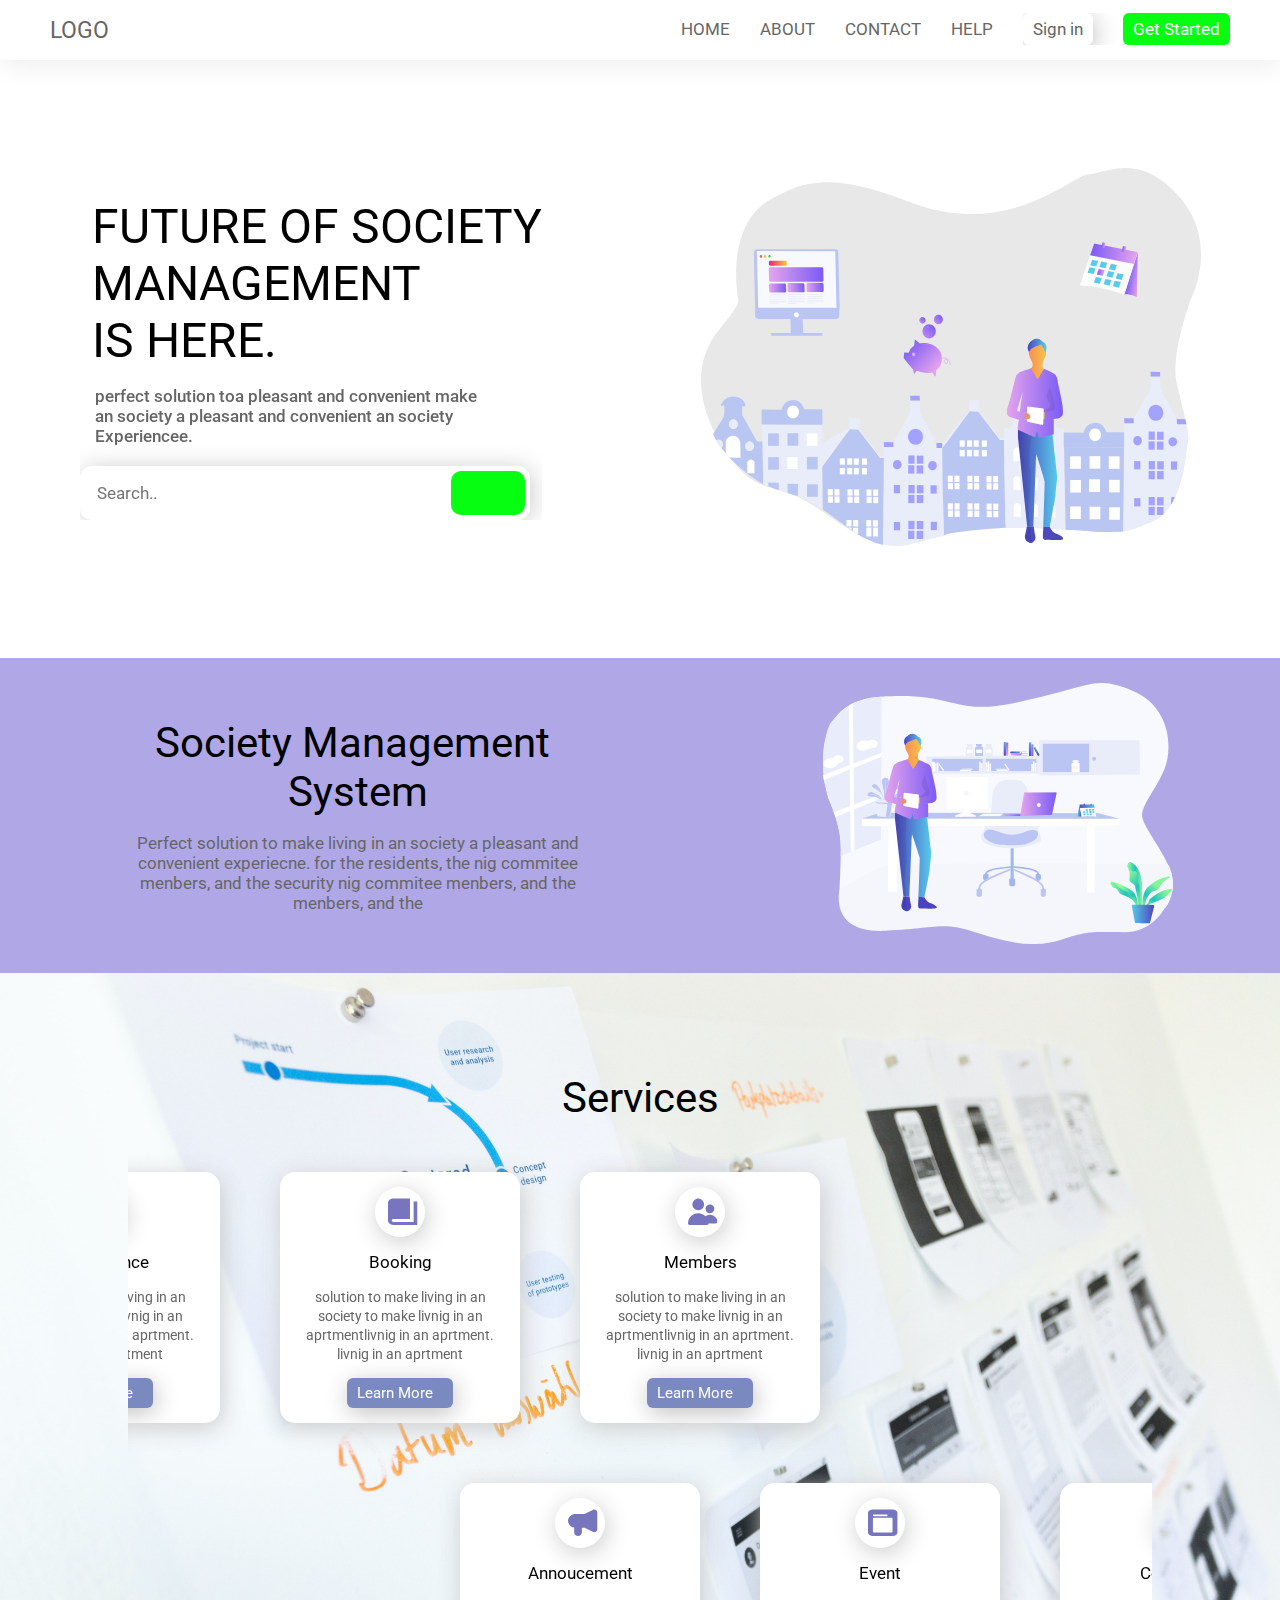
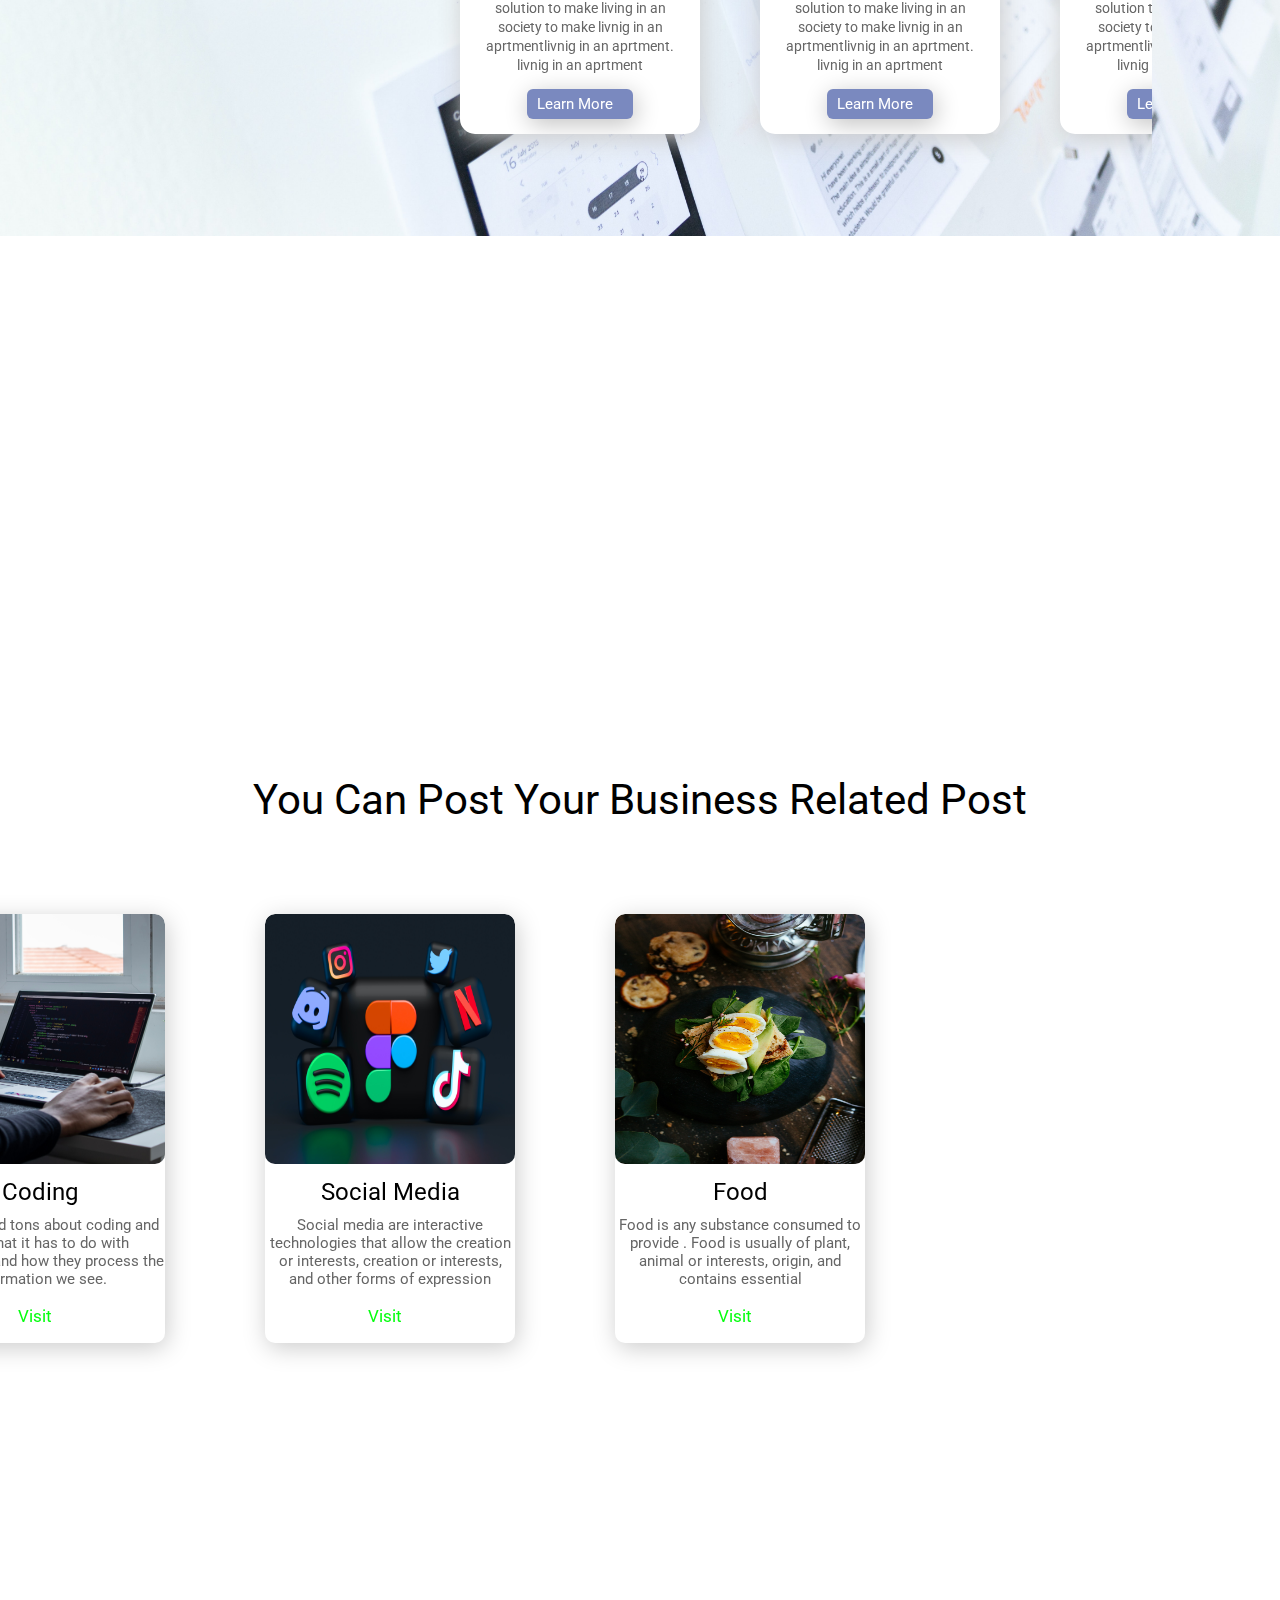
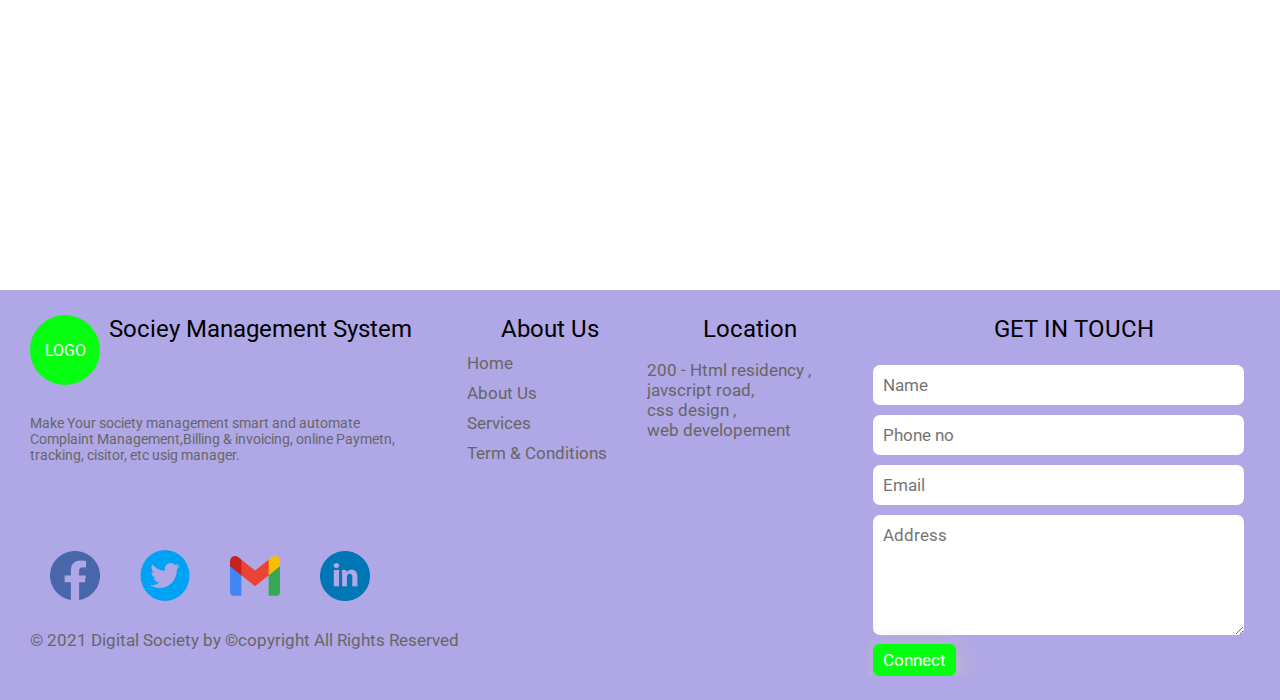
==== commit 246d9f2f: "adding animation in website" ====
--- a/index.html
+++ b/index.html
@@ -10,6 +10,7 @@
     integrity="sha512-PgQMlq+nqFLV4ylk1gwUOgm6CtIIXkKwaIHp/PAIWHzig/lKZSEGKEysh0TCVbHJXCLN7WetD8TFecIky75ZfQ=="
     crossorigin="anonymous" />
     <link rel="icon" href="img/images.jpg" type="image/gif" sizes="16x16">
+    <link rel="stylesheet" href="https://unpkg.com/aos@next/dist/aos.css" />
 </head>
 <body>
     <nav>
@@ -17,7 +18,6 @@
             <p>Logo</p>
         </div>
         <div class="hamburger" onclick="togglemenu()">
-            <!-- <i class="fas fa-bars"></i> -->
             <div class="line"></div>
             <div class="line" style="transition: none;"></div>
             <div class="line"></div>
@@ -34,7 +34,7 @@
         </div>
     </nav>
     <div id="mainSection">
-        <div class="textSection">
+        <div class="textSection" data-aos="slide-right">
           <pre class="heading"> FUTURE OF SOCIETY
  MANAGEMENT
  IS HERE.</pre>
@@ -46,12 +46,12 @@
               <i class="fas fa-search"></i>
           </div>
         </div>
-        <div class="svgImg">
+        <div class="svgImg" data-aos="slide-left">
           <img src="img/svg/mainSection.svg" alt="">
         </div>
     </div>
 
-    <div class="sms">
+    <div class="sms" data-aos="zoom-in">
         <div class="textSection">
             <pre class="primaryHeading">Society Management 
 System</pre>
@@ -70,7 +70,7 @@
         <p class="primaryHeading">Services</p>
         <div class="cardSection">
           
-            <div class="card">
+            <div class="card" data-aos="slide-right">
                 <div class="cardIcon">
                     <img src="img/icon/maintenance.svg" alt="">
                 </div>
@@ -80,7 +80,7 @@
                     <button class="serviceBtn">Learn More<i class="fas fa-chevron-right"></i></button>
                 </div>
             </div>
-            <div class="card">
+            <div class="card" data-aos="slide-right">
                 <div class="cardIcon">
                     <img src="img/icon/booking.svg" alt="">
                 </div>
@@ -90,7 +90,7 @@
                     <button class="serviceBtn">Learn More<i class="fas fa-chevron-right"></i></button>
                 </div>
             </div>
-            <div class="card">
+            <div class="card" data-aos="slide-right">
                 <div class="cardIcon">
                     <img src="img/icon/member.svg" alt="">
                 </div>
@@ -100,7 +100,7 @@
                     <button class="serviceBtn">Learn More<i class="fas fa-chevron-right"></i></button>
                 </div>
             </div>
-            <div class="card">
+            <div class="card" data-aos="slide-left">
                 <div class="cardIcon">
                     <img src="img/icon/announement.svg" alt="">
                 </div>
@@ -110,7 +110,7 @@
                     <button class="serviceBtn">Learn More<i class="fas fa-chevron-right"></i></button>
                 </div>
             </div>
-            <div class="card">
+            <div class="card" data-aos="slide-left">
                 <div class="cardIcon">
                     <img src="img/icon/event.svg" alt="">
                 </div>
@@ -120,7 +120,7 @@
                     <button class="serviceBtn">Learn More<i class="fas fa-chevron-right"></i></button>
                 </div>
             </div>
-            <div class="card">
+            <div class="card" data-aos="slide-left">
                 <div class="cardIcon">
                     <img src="img/icon/complaine.svg" alt="">
                 </div>
@@ -131,10 +131,10 @@
                 </div>
             </div>
         </div>
-        <button class='moreServices'>More Services<i class="fas fa-chevron-right"></i></button>
+        <button class='moreServices' data-aos="zoom-in">More Services<i class="fas fa-chevron-right"></i></button>
     </div>
       
-    <div class="whatIsSms">
+    <div class="whatIsSms" data-aos="zoom-in">
         <p class="primaryHeading">What is Society Management System?</p>
         <ul>
             <li><i class="fas fa-hand-point-right"></i><p>Various administrative activities through a smart dashboard that helps you access any feature in just a click.</p></li>
@@ -145,23 +145,23 @@
         </ul>
     </div>
       
-    <div class="postSection">
+    <div class="postSection" >
         <p class="primaryHeading">You Can Post Your Business Related Post</p>
         <div class="posts">
 
-            <div class="postCard">
+            <div class="postCard" data-aos="slide-right">
                 <img src="img/coding.jpg" alt="">
                 <p>Coding</p>
               <p class="aboutPost">You’ve heard tons about coding and know that it has to do with computers and how they process the information we see.</p>
             <a href="#">Visit<i class="fas fa-chevron-right"></i></a>
             </div>
-            <div class="postCard">
+            <div class="postCard" data-aos="slide-right">
                 <img src="img/social.jpg" alt="">
                 <p>Social Media</p>
               <p class="aboutPost">Social media are interactive technologies that allow the  creation or interests, creation or interests, and other forms of expression</p>
             <a href="#">Visit<i class="fas fa-chevron-right"></i></a>
             </div>
-            <div class="postCard">
+            <div class="postCard" data-aos="slide-right">
                 <img src="img/food.jpg" alt="">
                 <p>Food</p>
               <p class="aboutPost">Food is any substance consumed to provide . Food is usually of plant, animal or  interests,  origin, and contains essential</p>
@@ -171,9 +171,9 @@
     </div>
   
     <div id="aboutus">
-        <p class="primaryHeading">About us</p>
-        <div class="details">
-            <ul>
+        <p class="primaryHeading" data-aos="zoom-in">About us</p>
+        <div class="details" >
+            <ul data-aos="slide-right">
                 <li>Mysocietyclub puts an end to the out-of-date approach adopted by various societies and paves the way.</li>
            <li>create cooperative spirit among society members and management. 
             a matter of clicks, one can have access to maintenance bills,</li>
@@ -181,33 +181,33 @@
                 payments, agenda’s, meeting of minutes, circulars, notices and many more interesting features. It also .</li>
             <li>provides an opportunity to list your business, connect to vendors and keeps you well-informed with all the events happening.</li>
             </ul>
-            <img src="img/about.png" alt="">
+            <img src="img/about.png" alt="" data-aos="slide-left">
         </div>
     </div>
     <div id="footer">
         <div class="topSpace"></div>
         <div class="footersms">
             <div><p id="footerlogo">LOGO</p>
-            <p style="font-size: 24px;">Sociey Management System</p>
-            </div>
-            <p>Make Your society management smart and automate Complaint Management,Billing & invoicing, online Paymetn, tracking, cisitor, etc usig manager.</p>
+            <p style="font-size: 24px;" class="footerheading">Sociey Management System</p>
+            </div>
+            <p class="footerdiscription">Make Your society management smart and automate Complaint Management,Billing & invoicing, online Paymetn, tracking, cisitor, etc usig manager.</p>
         </div>
         <div class="about">
-            <p>About Us</p>
-            <a href="#">Home</a>
-            <a href="#">About Us</a>
-            <a href="#">Services</a>
-            <a href="#">Term & Conditions</a>
+            <p class="footerheading">About Us</p>
+            <a href="#" class="footerdiscription">Home</a>
+            <a href="#" class="footerdiscription">About Us</a>
+            <a href="#" class="footerdiscription">Services</a>
+            <a href="#" class="footerdiscription">Term & Conditions</a>
         </div>
         <div class="location">
-            <p>Location</p>
-             <pre>200 - Html residency , 
+            <p class="footerheading">Location</p>
+             <pre class="footerdiscription">200 - Html residency , 
 javscript road,
 css design ,
 web developement</pre>
         </div>
         <div class="getintouch">
-            <p>GET IN TOUCH</p>
+            <p class="footerheading">GET IN TOUCH</p>
             <form action="#">
                 <input type="text" placeholder="Name" name="name" required>
                 <input type="text" placeholder="Phone no" name="phoneno" required>
@@ -222,10 +222,17 @@
             <a href="#"><img style="height: 40px;" src="img/icon/gmail.png" alt=""></a>
             <a href="#"><img src="img/icon/linkedin.png" alt=""></a>
         </div>
-        <div class="copyright">© 2021 Digital Society by ©copyright  All Rights Reserved
+        <div class="copyright footerdiscription">© 2021 Digital Society by ©copyright  All Rights Reserved
         </div>
         <div class="bottomSpace"></div>
     </div> 
 </body>
 <script src="index.js"></script>
+<script src="https://unpkg.com/aos@next/dist/aos.js"></script>
+<script>
+  AOS.init({
+      offset: 120,
+      duration: 600
+  });
+</script>
 </html>--- a/style.css
+++ b/style.css
@@ -61,9 +61,12 @@
 }
 
 nav .rightSide {
+  z-index: 1000;
   margin-right: 50px;
   overflow: hidden;
   transition: .5s;
+  max-height: 35px;
+  min-height: 35px;
 }
 
 nav .rightSide ul {
@@ -416,6 +419,16 @@
   background-color: #B0A7E6;
 }
 
+#footer .footerheading {
+  font-size: 24px;
+  color: black;
+  text-align: center;
+}
+
+#footer .footerdiscription {
+  font-size: 14px;
+}
+
 #footer .topSpace {
   grid-column: 1/5;
 }
@@ -429,12 +442,6 @@
   justify-content: space-between;
   align-items: flex-start;
   margin-bottom: 30px;
-}
-
-#footer .footersms div p {
-  font-size: 17px;
-  color: black;
-  text-align: center;
 }
 
 #footer .footersms div #footerlogo {
@@ -448,18 +455,8 @@
   color: white;
 }
 
-#footer .footersms p {
-  font-size: 17px;
-}
-
 #footer .about {
   padding-left: 40px;
-}
-
-#footer .about p {
-  font-size: 24px;
-  color: black;
-  margin-bottom: 17px;
 }
 
 #footer .about a {
@@ -544,6 +541,148 @@
   text-align: center;
 }
 
+.loginpage {
+  position: relative;
+  width: 100%;
+  overflow: hidden;
+}
+
+.loginpage .bgsvg {
+  position: absolute;
+  height: 250px;
+  bottom: -21px;
+  width: 450px;
+}
+
+.loginpage .background {
+  position: absolute;
+  top: 0;
+  left: 0;
+  z-index: -100;
+  height: 100%;
+  width: 100%;
+  overflow: hidden;
+}
+
+.loginpage .background img {
+  height: 101%;
+  width: 99%;
+  margin-left: -5px;
+}
+
+.loginpage .form {
+  margin: 60px auto;
+  width: 100%;
+  position: relative;
+  z-index: 100;
+  text-align: center;
+}
+
+.loginpage .form img {
+  width: 100px;
+}
+
+.loginpage .form .loginHeading {
+  margin-top: 20px;
+  font-size: 36px;
+  color: black;
+}
+
+.loginpage .form form {
+  margin-top: 15px;
+  margin: auto;
+  display: flex;
+  flex-direction: column;
+  justify-content: center;
+  align-items: center;
+  width: 330px;
+}
+
+.loginpage .form form div {
+  border: none;
+  margin: 5px;
+  border-bottom: 2px solid #b0a7e6;
+  width: 330px;
+  text-align: start;
+}
+
+.loginpage .form form div i {
+  position: relative;
+  left: 20px;
+  color: #818181;
+}
+
+.loginpage .form form div input {
+  text-indent: 20px;
+  font-size: 17px;
+  border: none;
+  outline: none;
+  font-weight: 500 !important;
+  margin: 10px;
+  background-color: transparent;
+}
+
+.loginpage .form form a {
+  width: 100%;
+  text-align: end;
+  margin-top: 10px;
+  color: #2c2cff;
+}
+
+.loginpage .form form button {
+  margin: auto;
+  width: 90%;
+  font-size: 24px;
+  background-color: #06FE10;
+  border-radius: 15px;
+  border: none;
+  outline: none;
+  cursor: pointer;
+  padding: 5px 0px;
+  color: white;
+  margin: 15px 0px;
+}
+
+.loginpage .form form p {
+  text-align: center;
+  color: #707070;
+}
+
+.loginpage .form form p a {
+  display: inline;
+}
+
+@media screen and (min-width: 900px) and (max-width: 1000px) {
+  #footer .footerheading {
+    font-size: 20px !important;
+    background-color: #80003c !important;
+  }
+  #footer .footersms div p p {
+    font-size: 20px;
+    background-color: red;
+  }
+  #footer .footersms p {
+    font-size: 14px;
+    background-color: yellow;
+  }
+  #footer .about p {
+    font-size: 20px;
+    background-color: red;
+  }
+  #footer .about a {
+    font-size: 14px;
+    background-color: yellow;
+  }
+  #footer .location p {
+    font-size: 20px;
+    background-color: red;
+  }
+  #footer .location pre {
+    font-size: 14px;
+    background-color: yellow;
+  }
+}
+
 @media screen and (max-width: 1024px) {
   #mainSection .textSection .heading {
     font-size: 40px;
@@ -621,11 +760,20 @@
   #footer .share a img {
     margin: 20px;
   }
+  .loginpage .bgsvg {
+    height: 180px;
+    width: 300px;
+    margin-bottom: 0px;
+  }
 }
 
 @media screen and (max-width: 900px) {
   #footer {
     grid-gap: 10px;
+  }
+  #footer .footerheading {
+    font-size: 20px;
+    background-color: red;
   }
   #footer .footersms {
     margin-left: 10px;
@@ -745,13 +893,15 @@
     height: 55px;
   }
   nav .hamburger {
-    display: inline;
+    display: block;
     margin-right: 30px;
     font-size: 24px;
   }
   nav .rightSide {
+    min-height: 0px;
+    max-height: 0px;
     position: absolute;
-    top: 60px;
+    top: 50px;
     background-color: white;
     width: 100vw;
     padding-bottom: 10px;
@@ -833,6 +983,15 @@
   #aboutus .details img {
     width: 200px;
   }
+  .loginpage .form {
+    margin: 72px auto;
+  }
+  .loginpage .form .loginHeading {
+    font-size: 25px;
+  }
+  .loginpage .form form button {
+    font-size: 20px;
+  }
 }
 
 @media screen and (max-width: 450px) {
@@ -877,6 +1036,17 @@
   }
   #footer .share a {
     margin: 0px 5px;
+  }
+  .loginpage {
+    padding-top: 90px;
+  }
+  .loginpage .bgsvg {
+    position: absolute;
+    top: -7px;
+    left: 45px;
+    margin: 10px auto;
+    height: 170px;
+    width: 300px;
   }
 }
 
@@ -901,6 +1071,12 @@
   }
   nav #signBtn, nav #getStartedBtn {
     padding: 8px 0px;
+  }
+  .loginpage .form form {
+    width: 280px;
+  }
+  .loginpage .form form div {
+    width: 280px;
   }
 }
 
@@ -980,10 +1156,25 @@
   #footer .bottomSpace {
     grid-column: 1/3;
   }
+  .loginpage .bgsvg {
+    display: none;
+  }
 }
 
 @media screen and (max-width: 300px) {
   #footer {
     grid-template-rows: 10px 280px 180px 150px 380px 35px 50px 5px;
   }
-}
+  .loginpage .form form {
+    width: 220px;
+  }
+  .loginpage .form form div {
+    width: 220px;
+  }
+  .loginpage .form form div i {
+    left: 10px;
+  }
+  .loginpage .form form div input {
+    width: 80%;
+  }
+}
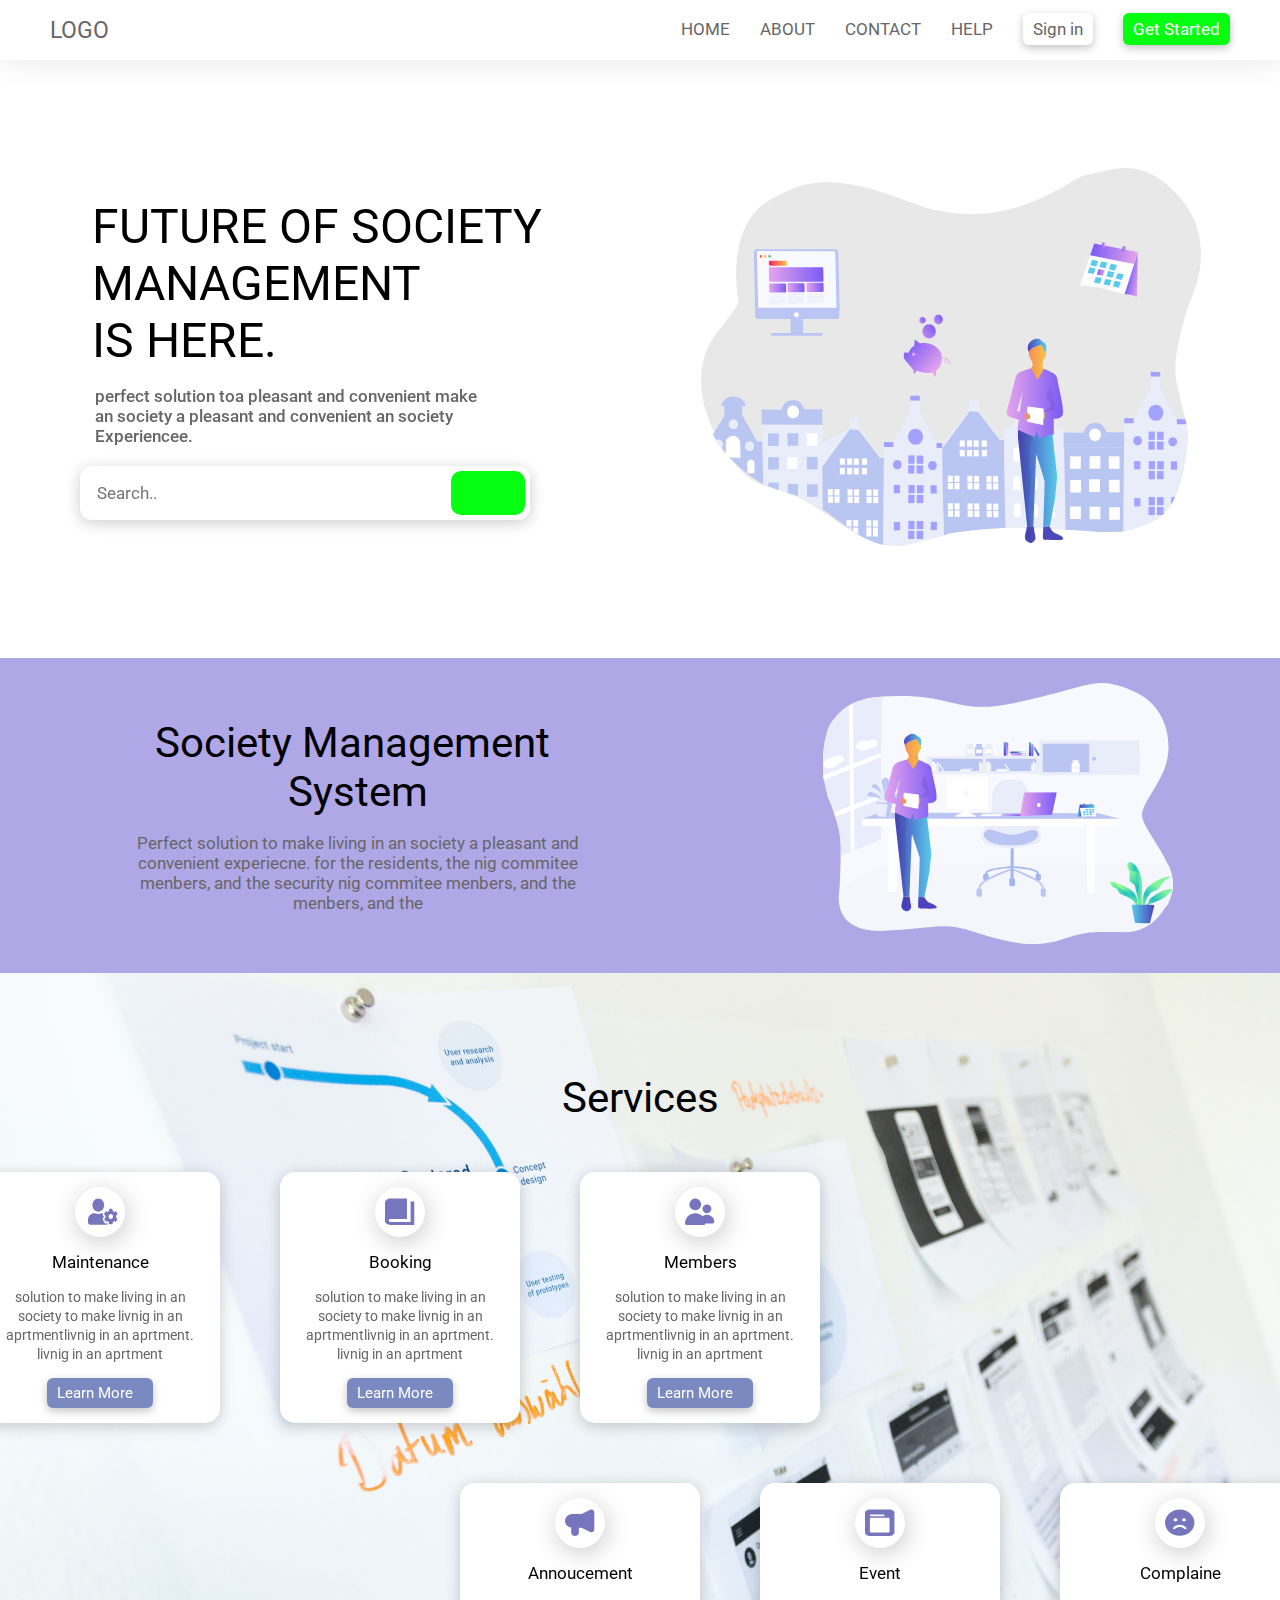
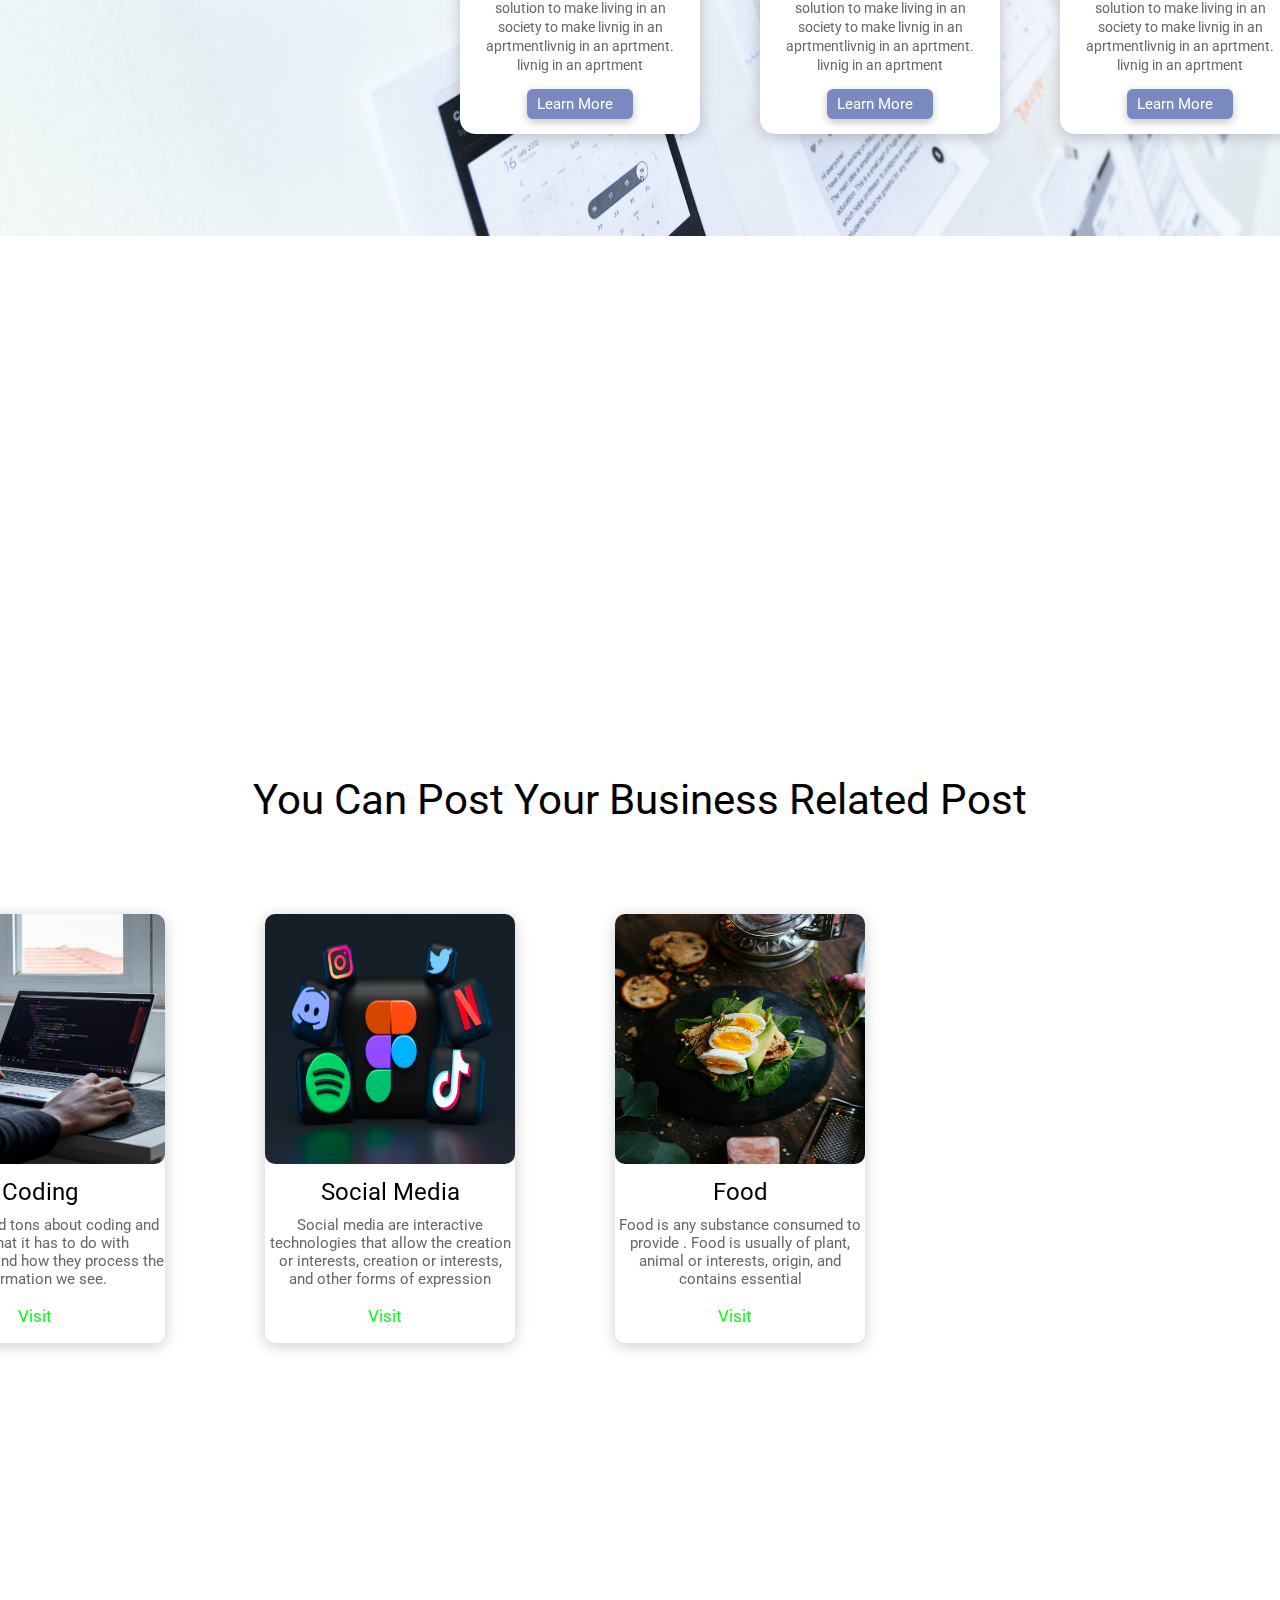
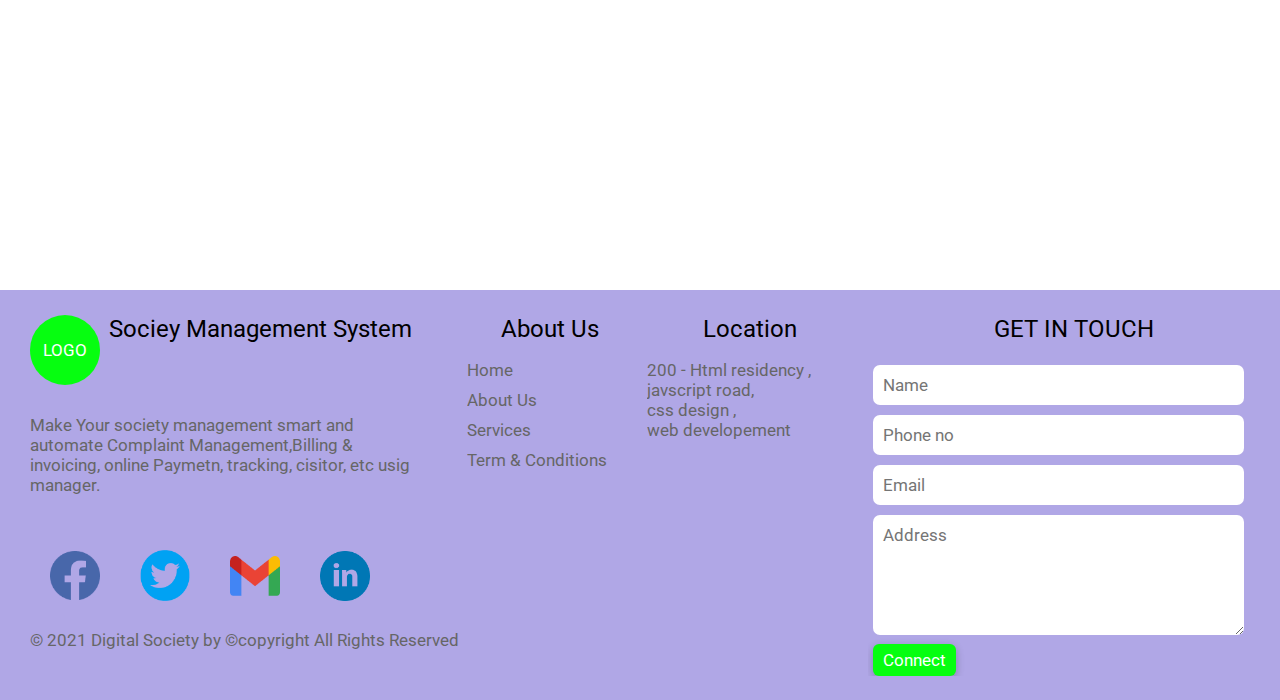
==== commit 2b808b02: "adding animation in website" ====
--- a/index.html
+++ b/index.html
@@ -72,7 +72,7 @@
           
             <div class="card" data-aos="slide-right">
                 <div class="cardIcon">
-                    <img src="img/icon/maintenance.svg" alt="">
+                    <img src="img/icon/maintenance.svg" style="margin-left: 5px;" alt="">
                 </div>
                 <div class="details">
                     <p>Maintenance</p>
--- a/style.css
+++ b/style.css
@@ -63,7 +63,7 @@
 nav .rightSide {
   z-index: 1000;
   margin-right: 50px;
-  overflow: hidden;
+  overflow: visible;
   transition: .5s;
   max-height: 35px;
   min-height: 35px;
@@ -74,10 +74,12 @@
   align-items: center;
   justify-content: center;
   list-style: none;
+  overflow: visible;
 }
 
 nav .rightSide ul a {
   text-decoration: none;
+  overflow: visible;
 }
 
 nav .rightSide ul a li {
@@ -97,7 +99,7 @@
 button {
   font-size: 17px;
   padding: 6px 10px;
-  box-shadow: 2px 5px 25px silver;
+  box-shadow: rgba(0, 0, 0, 0.24) 0px 3px 8px;
   background-color: white;
   border: none;
   outline: none;
@@ -112,6 +114,11 @@
   align-items: center;
   width: 100%;
   min-width: 100vw;
+  overflow: visible;
+}
+
+#mainSection .textSection {
+  overflow: visible;
 }
 
 #mainSection .textSection .heading {
@@ -135,11 +142,11 @@
   cursor: pointer;
   border-radius: 12px;
   margin-top: 20px;
-  box-shadow: 2px 2px 25px #cccccc;
+  box-shadow: rgba(0, 0, 0, 0.2) 0px 3px 15px;
 }
 
 #mainSection .textSection .searchSection:hover {
-  box-shadow: 3px 3px 30px #b9b9b9;
+  box-shadow: 1px 3px 25px #b9b9b9;
 }
 
 #mainSection .textSection .searchSection input {
@@ -217,6 +224,7 @@
   width: 80%;
   margin: auto;
   margin-top: 20px;
+  overflow: visible;
 }
 
 .serviceSection .cardSection .card {
@@ -229,12 +237,12 @@
   width: 240px;
   background-color: white;
   padding: 0px 5px;
-  box-shadow: 2px 5px 25px #cccccc;
-  transition: all .3s;
+  box-shadow: rgba(0, 0, 0, 0.2) 0px 3px 15px;
+  transition: all .3s !important;
 }
 
 .serviceSection .cardSection .card:hover {
-  box-shadow: 5px 5px 30px #adadad;
+  box-shadow: 1px 3px 25px #b9b9b9;
   margin-top: 10px;
 }
 
@@ -253,7 +261,6 @@
 .serviceSection .cardSection .card .cardIcon img {
   height: 60%;
   width: 60%;
-  margin-left: 5px;
 }
 
 .serviceSection .cardSection .card .details {
@@ -339,18 +346,19 @@
 }
 
 .postSection .posts .postCard {
+  overflow: visible;
   cursor: pointer;
   margin: 50px;
   border-radius: 10px;
   width: 250px;
   text-align: center;
-  box-shadow: 2px 5px 25px #cccccc;
-  transition: all .3s;
+  box-shadow: rgba(0, 0, 0, 0.2) 0px 3px 15px;
+  transition: all .3s !important;
   padding-bottom: 17px;
 }
 
 .postSection .posts .postCard:hover {
-  box-shadow: 5px 5px 30px #adadad;
+  box-shadow: 1px 3px 25px #b9b9b9;
   margin-top: 0px;
 }
 
@@ -444,6 +452,12 @@
   margin-bottom: 30px;
 }
 
+#footer .footersms div p {
+  font-size: 17px;
+  color: black;
+  text-align: center;
+}
+
 #footer .footersms div #footerlogo {
   display: flex;
   justify-content: center;
@@ -455,8 +469,18 @@
   color: white;
 }
 
+#footer .footersms p {
+  font-size: 17px;
+}
+
 #footer .about {
   padding-left: 40px;
+}
+
+#footer .about p {
+  font-size: 24px;
+  color: black;
+  margin-bottom: 17px;
 }
 
 #footer .about a {
@@ -652,37 +676,6 @@
   display: inline;
 }
 
-@media screen and (min-width: 900px) and (max-width: 1000px) {
-  #footer .footerheading {
-    font-size: 20px !important;
-    background-color: #80003c !important;
-  }
-  #footer .footersms div p p {
-    font-size: 20px;
-    background-color: red;
-  }
-  #footer .footersms p {
-    font-size: 14px;
-    background-color: yellow;
-  }
-  #footer .about p {
-    font-size: 20px;
-    background-color: red;
-  }
-  #footer .about a {
-    font-size: 14px;
-    background-color: yellow;
-  }
-  #footer .location p {
-    font-size: 20px;
-    background-color: red;
-  }
-  #footer .location pre {
-    font-size: 14px;
-    background-color: yellow;
-  }
-}
-
 @media screen and (max-width: 1024px) {
   #mainSection .textSection .heading {
     font-size: 40px;
@@ -743,7 +736,7 @@
     padding-left: 40px;
   }
   #footer .getintouch {
-    margin-left: 30px;
+    text-align: center;
     grid-column: 1/5;
     grid-row: 3/4;
   }
@@ -773,7 +766,6 @@
   }
   #footer .footerheading {
     font-size: 20px;
-    background-color: red;
   }
   #footer .footersms {
     margin-left: 10px;
@@ -1178,3 +1170,21 @@
     width: 80%;
   }
 }
+
+.ripple {
+  background-color: #aaa;
+  border-radius: 50%;
+  pointer-events: none;
+  position: absolute;
+  transform: scale(0);
+}
+
+.start {
+  transform: scale(0.2);
+}
+
+.active {
+  transform: scale(2);
+  transition: transform 700ms, opacity 700ms;
+  opacity: 0.2;
+}
